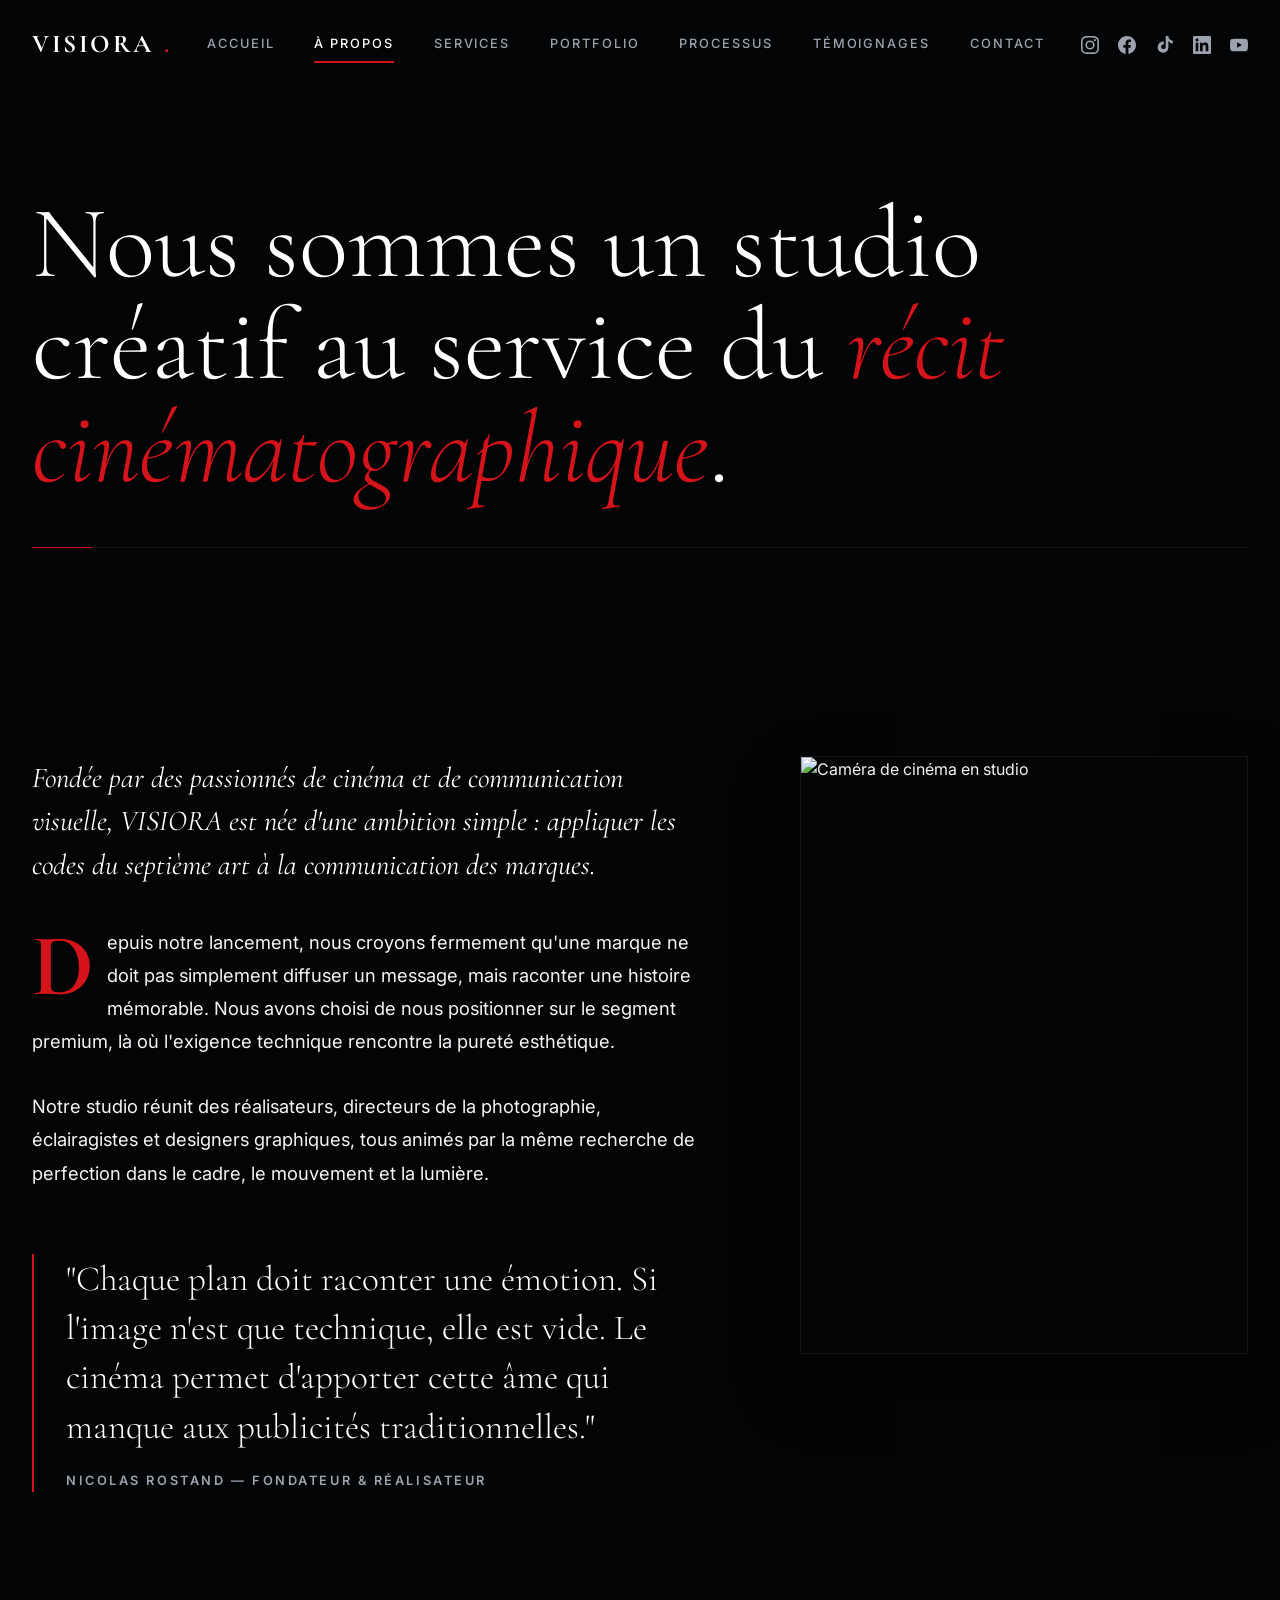
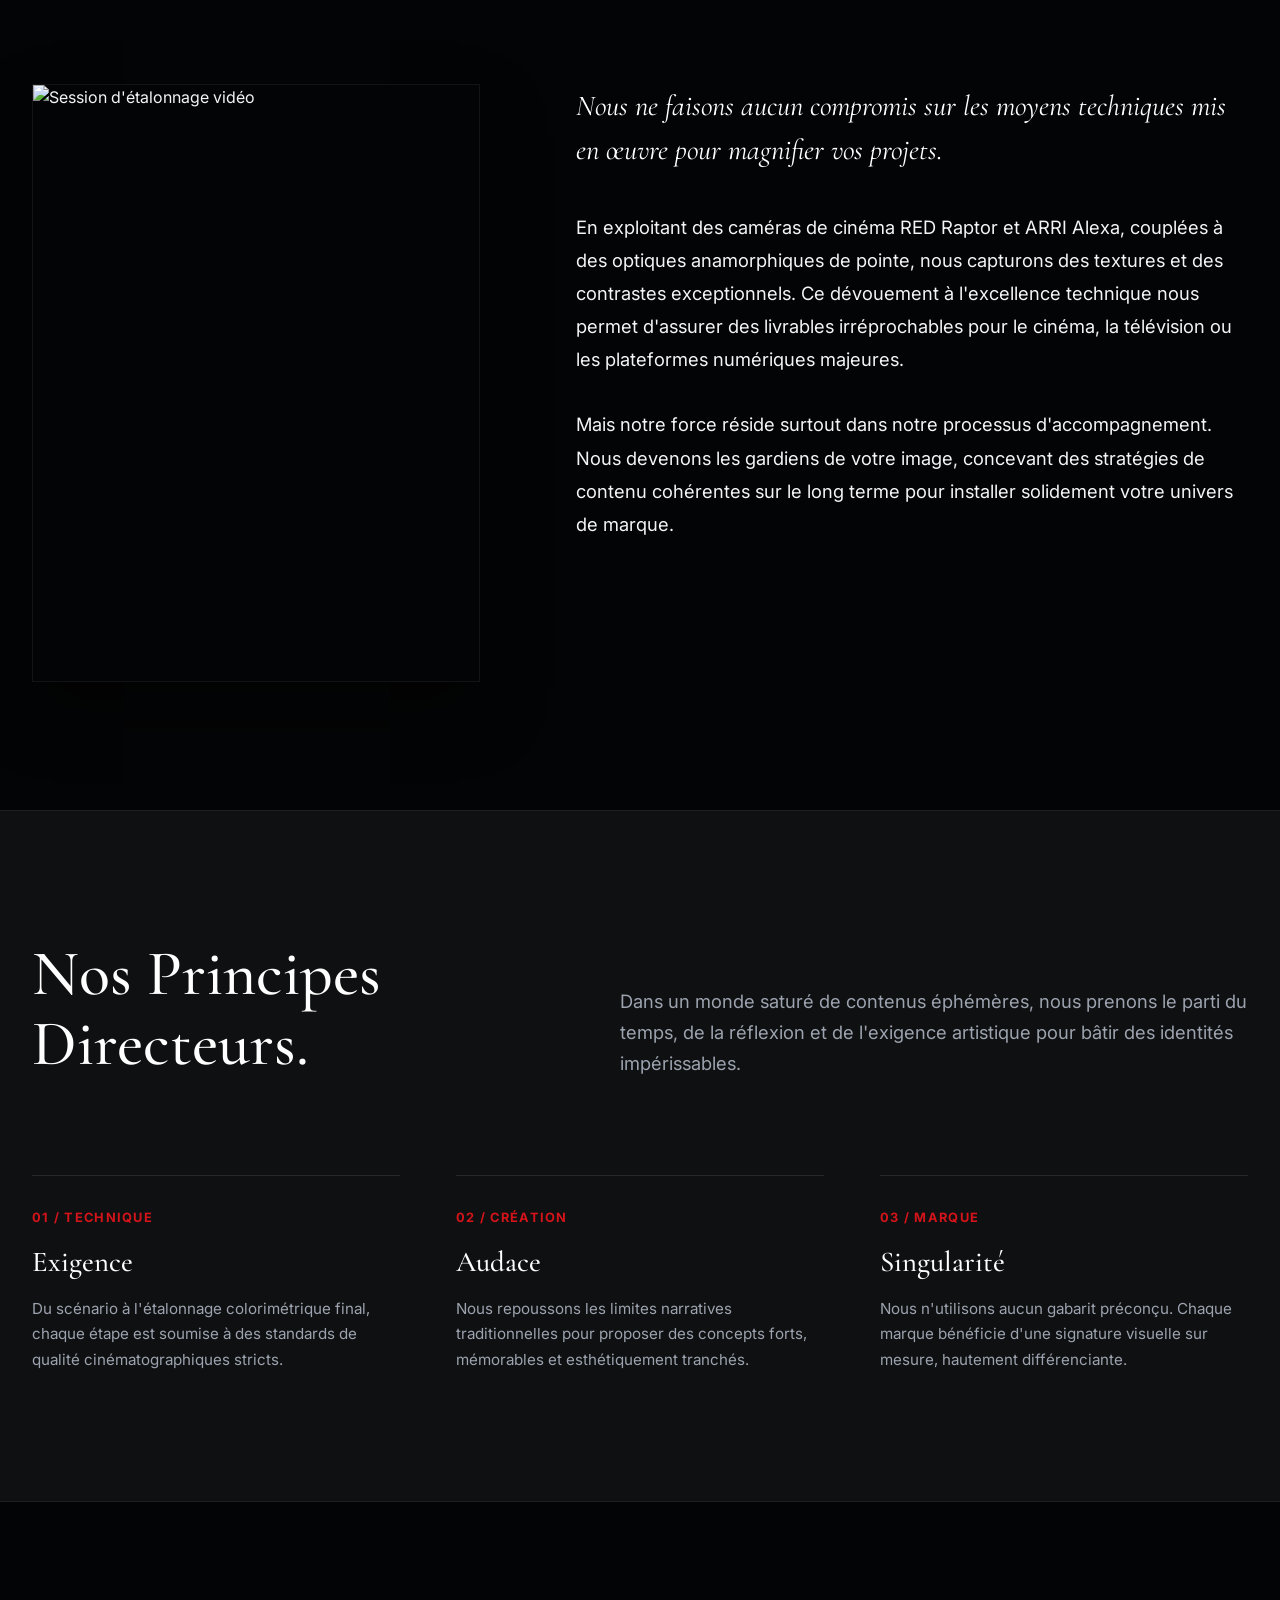
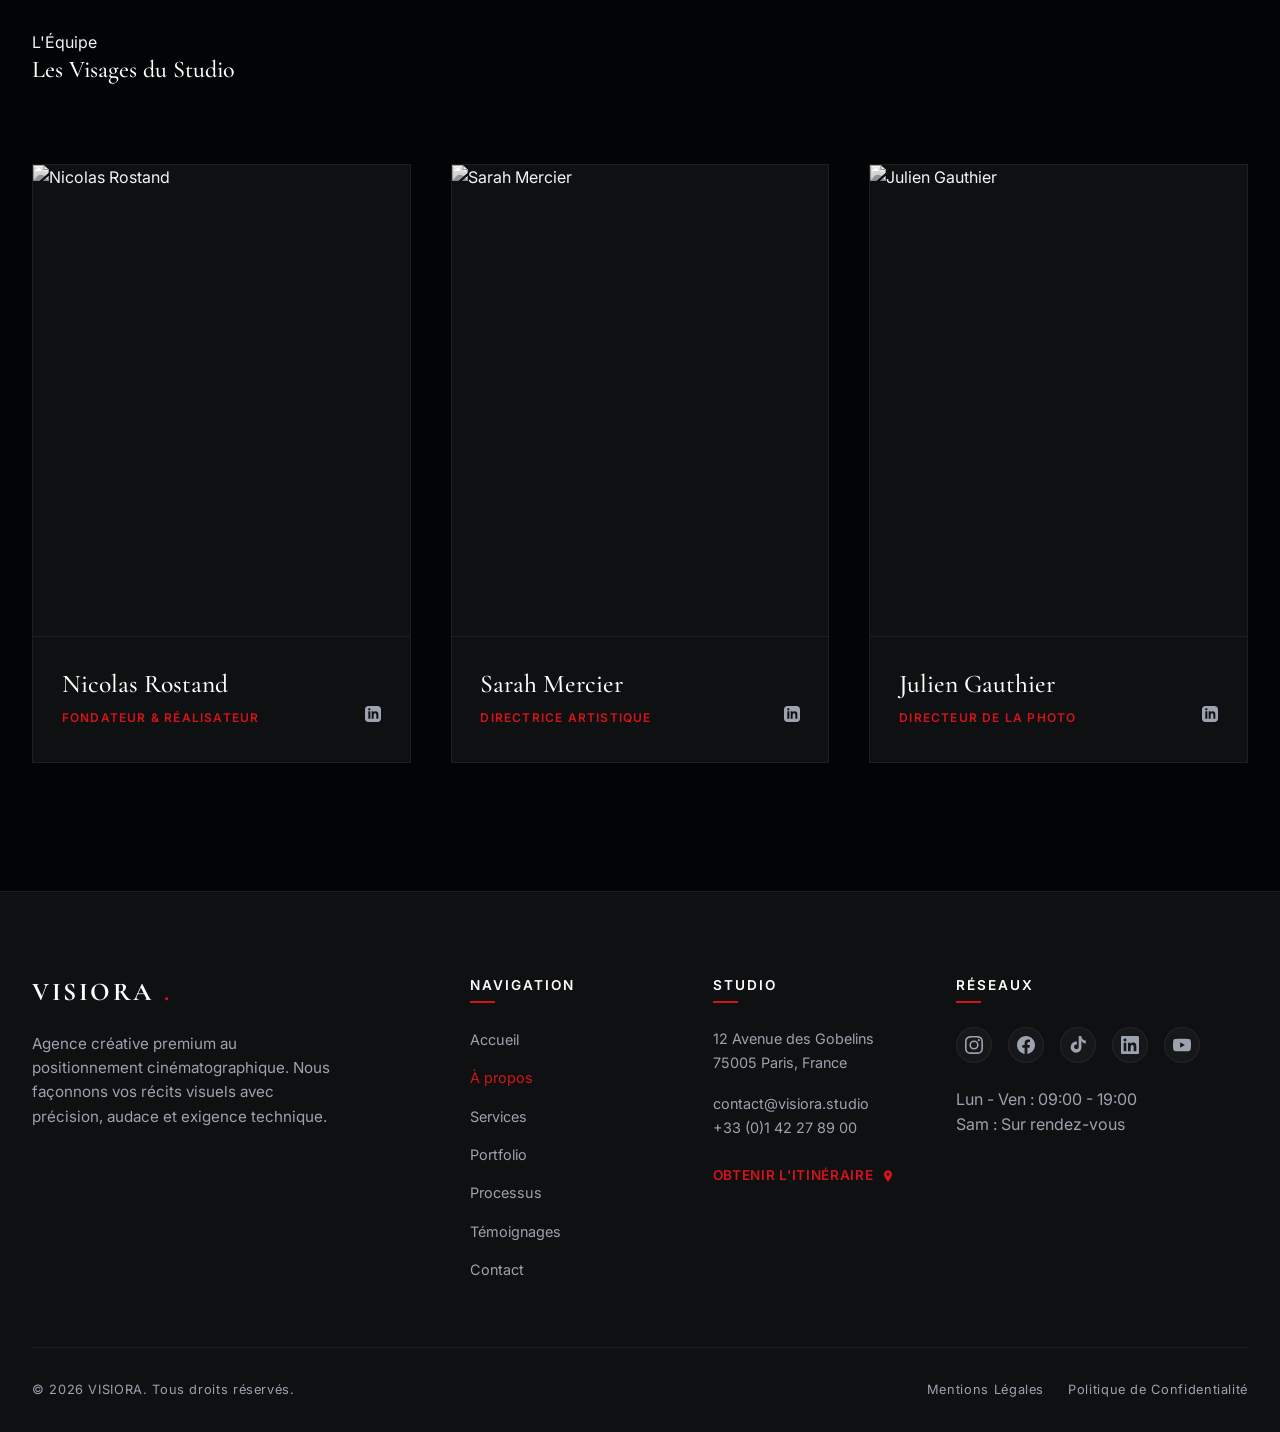
==== about.html @ a8073d47 "Initial commit - site VISIORA" ====
<!DOCTYPE html>
<html lang="fr">
<head>
  <meta charset="UTF-8">
  <meta name="viewport" content="width=device-width, initial-scale=1.0">
  <title>À Propos — VISIORA</title>
  <meta name="description" content="Découvrez l'histoire, la vision et l'équipe créative de VISIORA, studio cinématographique et agence de contenu premium à Paris.">
  
  <!-- Favicon -->
  <link rel="icon" type="image/png" href="assets/images/favicon.png">

  <!-- Core CSS -->
  <link rel="stylesheet" href="assets/css/style.css">
  <link rel="stylesheet" href="assets/css/about.css">
  
  <!-- GSAP Core and ScrollTrigger via CDN -->
  <script src="https://cdnjs.cloudflare.com/ajax/libs/gsap/3.12.2/gsap.min.js" defer></script>
  <script src="https://cdnjs.cloudflare.com/ajax/libs/gsap/3.12.2/ScrollTrigger.min.js" defer></script>
  
  <!-- Global Main Script -->
  <script src="assets/js/main.js" defer></script>
  <!-- About Page Script -->
  <script src="assets/js/about.js" defer></script>
</head>
<body data-page="about">

  <!-- Global Header Component -->
  <header id="global-header"></header>

  <!-- Main Content Area -->
  <main id="main-content">
    
    <!-- 1. HERO / INTRO SECTION -->
    <section class="about-hero">
      <div class="container">
        <h1 class="about-hero-title">Nous sommes un studio créatif au service du <span>récit cinématographique</span>.</h1>
        <div class="editorial-divider"></div>
      </div>
    </section>

    <!-- 2. HISTORY / L'HISTOIRE (Asymmetric Magazine Layout) -->
    <section class="history-section">
      <div class="container">
        
        <!-- Block 1 -->
        <div class="magazine-grid">
          <!-- Column 1: Text -->
          <div class="history-text">
            <p class="lead">Fondée par des passionnés de cinéma et de communication visuelle, VISIORA est née d'une ambition simple : appliquer les codes du septième art à la communication des marques.</p>
            <p><span class="dropcap">D</span>epuis notre lancement, nous croyons fermement qu'une marque ne doit pas simplement diffuser un message, mais raconter une histoire mémorable. Nous avons choisi de nous positionner sur le segment premium, là où l'exigence technique rencontre la pureté esthétique.</p>
            <p>Notre studio réunit des réalisateurs, directeurs de la photographie, éclairagistes et designers graphiques, tous animés par la même recherche de perfection dans le cadre, le mouvement et la lumière.</p>
            
            <div class="editorial-quote">
              <blockquote>"Chaque plan doit raconter une émotion. Si l'image n'est que technique, elle est vide. Le cinéma permet d'apporter cette âme qui manque aux publicités traditionnelles."</blockquote>
              <cite>Nicolas Rostand — Fondateur & Réalisateur</cite>
            </div>
          </div>

          <!-- Column 2: Media with offset outline -->
          <div class="history-media">
            <div class="history-img-wrapper">
              <img src="https://images.pexels.com/photos/3062541/pexels-photo-3062541.jpeg?auto=compress&cs=tinysrgb&w=800" alt="Caméra de cinéma en studio" loading="lazy">
            </div>
            <div class="media-offset-border"></div>
          </div>
        </div>

        <!-- Block 2 (Inverted) -->
        <div class="magazine-grid inverted history-second">
          <!-- Column 1: Media -->
          <div class="history-media">
            <div class="history-img-wrapper">
              <img src="https://images.pexels.com/photos/1117132/pexels-photo-1117132.jpeg?auto=compress&cs=tinysrgb&w=800" alt="Session d'étalonnage vidéo" loading="lazy">
            </div>
            <div class="media-offset-border" style="left: auto; right: -30px;"></div>
          </div>

          <!-- Column 2: Text -->
          <div class="history-text">
            <p class="lead">Nous ne faisons aucun compromis sur les moyens techniques mis en œuvre pour magnifier vos projets.</p>
            <p>En exploitant des caméras de cinéma RED Raptor et ARRI Alexa, couplées à des optiques anamorphiques de pointe, nous capturons des textures et des contrastes exceptionnels. Ce dévouement à l'excellence technique nous permet d'assurer des livrables irréprochables pour le cinéma, la télévision ou les plateformes numériques majeures.</p>
            <p>Mais notre force réside surtout dans notre processus d'accompagnement. Nous devenons les gardiens de votre image, concevant des stratégies de contenu cohérentes sur le long terme pour installer solidement votre univers de marque.</p>
          </div>
        </div>

      </div>
    </section>

    <!-- 3. MISSION & VALUES SECTION (Minimalist space) -->
    <section class="values-section">
      <div class="container">
        
        <div class="values-intro">
          <h2>Nos Principes<br>Directeurs.</h2>
          <p>Dans un monde saturé de contenus éphémères, nous prenons le parti du temps, de la réflexion et de l'exigence artistique pour bâtir des identités impérissables.</p>
        </div>

        <div class="values-grid">
          <!-- Value 1 -->
          <div class="value-item">
            <span class="value-number">01 / TECHNIQUE</span>
            <h3>Exigence</h3>
            <p>Du scénario à l'étalonnage colorimétrique final, chaque étape est soumise à des standards de qualité cinématographiques stricts.</p>
          </div>

          <!-- Value 2 -->
          <div class="value-item">
            <span class="value-number">02 / CRÉATION</span>
            <h3>Audace</h3>
            <p>Nous repoussons les limites narratives traditionnelles pour proposer des concepts forts, mémorables et esthétiquement tranchés.</p>
          </div>

          <!-- Value 3 -->
          <div class="value-item">
            <span class="value-number">03 / MARQUE</span>
            <h3>Singularité</h3>
            <p>Nous n'utilisons aucun gabarit préconçu. Chaque marque bénéficie d'une signature visuelle sur mesure, hautement différenciante.</p>
          </div>
        </div>

      </div>
    </section>

    <!-- 4. TEAM SECTION -->
    <section class="team-section">
      <div class="container">
        <div class="section-header">
          <span class="section-subtitle">L'Équipe</span>
          <h2 class="section-title">Les Visages du Studio</h2>
        </div>

        <div class="team-grid">
          <!-- Member 1 -->
          <div class="team-card">
            <div class="team-image-box">
              <img src="https://images.pexels.com/photos/2379004/pexels-photo-2379004.jpeg?auto=compress&cs=tinysrgb&w=800" alt="Nicolas Rostand" loading="lazy">
            </div>
            <div class="team-info">
              <div>
                <h3 class="team-name">Nicolas Rostand</h3>
                <span class="team-role">Fondateur & Réalisateur</span>
              </div>
              <div class="team-social">
                <a href="https://linkedin.com" target="_blank" rel="noopener noreferrer" aria-label="LinkedIn">
                  <svg viewBox="0 0 24 24"><path d="M19 0h-14c-2.761 0-5 2.239-5 5v14c0 2.761 2.239 5 5 5h14c2.762 0 5-2.239 5-5v-14c0-2.761-2.238-5-5-5zm-11 19h-3v-11h3v11zm-1.5-12.268c-.966 0-1.75-.779-1.75-1.75s.784-1.75 1.75-1.75 1.75.779 1.75 1.75-.784 1.75-1.75 1.75zm13.5 12.268h-3v-5.604c0-3.368-4-3.113-4 0v5.604h-3v-11h3v1.765c1.396-2.586 7-2.777 7 2.476v6.759z"/></svg>
                </a>
              </div>
            </div>
          </div>

          <!-- Member 2 -->
          <div class="team-card">
            <div class="team-image-box">
              <img src="https://images.pexels.com/photos/3756679/pexels-photo-3756679.jpeg?auto=compress&cs=tinysrgb&w=800" alt="Sarah Mercier" loading="lazy">
            </div>
            <div class="team-info">
              <div>
                <h3 class="team-name">Sarah Mercier</h3>
                <span class="team-role">Directrice Artistique</span>
              </div>
              <div class="team-social">
                <a href="https://linkedin.com" target="_blank" rel="noopener noreferrer" aria-label="LinkedIn">
                  <svg viewBox="0 0 24 24"><path d="M19 0h-14c-2.761 0-5 2.239-5 5v14c0 2.761 2.239 5 5 5h14c2.762 0 5-2.239 5-5v-14c0-2.761-2.238-5-5-5zm-11 19h-3v-11h3v11zm-1.5-12.268c-.966 0-1.75-.779-1.75-1.75s.784-1.75 1.75-1.75 1.75.779 1.75 1.75-.784 1.75-1.75 1.75zm13.5 12.268h-3v-5.604c0-3.368-4-3.113-4 0v5.604h-3v-11h3v1.765c1.396-2.586 7-2.777 7 2.476v6.759z"/></svg>
                </a>
              </div>
            </div>
          </div>

          <!-- Member 3 -->
          <div class="team-card">
            <div class="team-image-box">
              <img src="https://images.pexels.com/photos/2182970/pexels-photo-2182970.jpeg?auto=compress&cs=tinysrgb&w=800" alt="Julien Gauthier" loading="lazy">
            </div>
            <div class="team-info">
              <div>
                <h3 class="team-name">Julien Gauthier</h3>
                <span class="team-role">Directeur de la Photo</span>
              </div>
              <div class="team-social">
                <a href="https://linkedin.com" target="_blank" rel="noopener noreferrer" aria-label="LinkedIn">
                  <svg viewBox="0 0 24 24"><path d="M19 0h-14c-2.761 0-5 2.239-5 5v14c0 2.761 2.239 5 5 5h14c2.762 0 5-2.239 5-5v-14c0-2.761-2.238-5-5-5zm-11 19h-3v-11h3v11zm-1.5-12.268c-.966 0-1.75-.779-1.75-1.75s.784-1.75 1.75-1.75 1.75.779 1.75 1.75-.784 1.75-1.75 1.75zm13.5 12.268h-3v-5.604c0-3.368-4-3.113-4 0v5.604h-3v-11h3v1.765c1.396-2.586 7-2.777 7 2.476v6.759z"/></svg>
                </a>
              </div>
            </div>
          </div>
        </div>
      </div>
    </section>

  </main>

  <!-- Global Footer Component -->
  <footer id="global-footer"></footer>

</body>
</html>
---- assets/css/style.css ----
/* ==========================================================================
   VISIORA - GLOBAL CSS STYLESHEET & DESIGN SYSTEM
   ========================================================================== */

/* 1. IMPORTS & FONTS */
@import url('https://fonts.googleapis.com/css2?family=Cormorant+Garamond:ital,wght@0,300;0,400;0,500;0,600;0,700;1,400&family=Inter:wght@300;400;500;600;700&display=swap');

/* 2. DESIGN SYSTEM VARIABLES */
:root {
  /* Color Palette */
  --bg-primary: #030405;          /* Deep Cinematic Black */
  --bg-gunmetal: #0f1011;         /* Section dark */
  --bg-card: #18191b;             /* Card background */
  --bg-graphite: #2d2e2e;         /* Elements, inputs, lines */
  --color-accent: #D4141A;        /* Brand Shutter Red */
  --color-accent-rgb: 212, 20, 26;
  --color-white: #FFFFFF;         /* Pure white */
  --color-text-primary: #F3F4F6;  /* Soft white text */
  --color-text-muted: #9CA3AF;    /* Muted gray text */
  --color-border: rgba(255, 255, 255, 0.06);
  --color-border-hover: rgba(212, 20, 26, 0.3);

  /* Typography */
  --font-serif: 'Cormorant Garamond', Georgia, serif;
  --font-sans: 'Inter', system-ui, -apple-system, sans-serif;

  /* Layout */
  --max-width: 1440px;
  --header-height: 90px;
  --header-height-scrolled: 75px;

  /* Transitions */
  --transition-smooth: all 0.5s cubic-bezier(0.25, 0.8, 0.25, 1);
  --transition-fast: all 0.25s cubic-bezier(0.25, 0.8, 0.25, 1);
}

/* 3. RESET & BASE STYLES */
*, *::before, *::after {
  box-sizing: border-box;
  margin: 0;
  padding: 0;
}

html {
  scroll-behavior: smooth;
  -webkit-font-smoothing: antialiased;
  -moz-osx-font-smoothing: grayscale;
}

body {
  background-color: var(--bg-primary);
  color: var(--color-text-primary);
  font-family: var(--font-sans);
  font-size: 16px;
  line-height: 1.6;
  overflow-x: hidden;
}

/* Custom Scrollbar */
::-webkit-scrollbar {
  width: 8px;
}
::-webkit-scrollbar-track {
  background: var(--bg-primary);
}
::-webkit-scrollbar-thumb {
  background: var(--bg-graphite);
  border-radius: 4px;
}
::-webkit-scrollbar-thumb:hover {
  background: var(--color-accent);
}

/* Typography Selection & Headings */
::selection {
  background-color: var(--color-accent);
  color: var(--color-white);
}

h1, h2, h3, h4, h5, h6 {
  font-family: var(--font-serif);
  font-weight: 500;
  color: var(--color-white);
  line-height: 1.2;
}

a {
  color: inherit;
  text-decoration: none;
  transition: var(--transition-fast);
}

ul, ol {
  list-style: none;
}

img, video {
  max-width: 100%;
  height: auto;
  display: block;
}

/* 4. UTILITY CLASSES & COMPONENTS */
.container {
  width: 100%;
  max-width: var(--max-width);
  margin: 0 auto;
  padding: 0 2rem;
}

@media (max-width: 768px) {
  .container {
    padding: 0 1.5rem;
  }
}

.text-center { text-align: center; }
.text-accent { color: var(--color-accent); }

/* Premium Shutter Button */
.btn {
  display: inline-flex;
  align-items: center;
  justify-content: center;
  padding: 0.9rem 2rem;
  font-family: var(--font-sans);
  font-size: 0.85rem;
  font-weight: 600;
  letter-spacing: 0.15em;
  text-transform: uppercase;
  border-radius: 0;
  cursor: pointer;
  position: relative;
  overflow: hidden;
  transition: var(--transition-smooth);
}

.btn-primary {
  background-color: var(--color-accent);
  color: var(--color-white);
  border: 1px solid var(--color-accent);
}

.btn-primary::before {
  content: '';
  position: absolute;
  top: 0;
  left: -100%;
  width: 100%;
  height: 100%;
  background: linear-gradient(90deg, transparent, rgba(255, 255, 255, 0.2), transparent);
  transition: 0.5s;
}

.btn-primary:hover::before {
  left: 100%;
}

.btn-primary:hover {
  background-color: #b00f14;
  border-color: #b00f14;
  box-shadow: 0 0 15px rgba(212, 20, 26, 0.4);
  transform: translateY(-2px);
}

.btn-outline {
  background-color: transparent;
  color: var(--color-white);
  border: 1px solid rgba(255, 255, 255, 0.3);
}

.btn-outline:hover {
  background-color: var(--color-white);
  color: var(--bg-primary);
  border-color: var(--color-white);
  transform: translateY(-2px);
}

/* Sections Base */
section {
  padding: 8rem 0;
  position: relative;
}

@media (max-width: 768px) {
  section {
    padding: 5rem 0;
  }
}

/* 5. GLOBAL HEADER (NAVIGATION) */
header {
  position: fixed;
  top: 0;
  left: 0;
  width: 100%;
  height: var(--header-height);
  z-index: 1000;
  display: flex;
  align-items: center;
  transition: var(--transition-smooth);
  border-bottom: 1px solid transparent;
}

header.scrolled {
  height: var(--header-height-scrolled);
  background-color: rgba(3, 4, 5, 0.95);
  backdrop-filter: blur(10px);
  border-bottom: 1px solid var(--color-border);
  box-shadow: 0 10px 30px rgba(0, 0, 0, 0.5);
}

header .header-container {
  display: flex;
  justify-content: space-between;
  align-items: center;
  width: 100%;
}

/* Logo VISIORA */
.logo {
  display: flex;
  align-items: center;
  gap: 0.6rem;
  font-family: var(--font-serif);
  font-weight: 700;
  font-size: 1.6rem;
  letter-spacing: 0.1em;
  color: var(--color-white);
  text-transform: uppercase;
}

.logo span {
  color: var(--color-accent);
}

.logo-icon {
  display: inline-block;
  width: 28px;
  height: 28px;
  position: relative;
}

/* Desktop Menu */
.nav-menu {
  display: flex;
  align-items: center;
  gap: 2.5rem;
}

.nav-link {
  font-family: var(--font-sans);
  font-weight: 500;
  font-size: 0.8rem;
  letter-spacing: 0.15em;
  text-transform: uppercase;
  color: var(--color-text-muted);
  position: relative;
  padding: 0.5rem 0;
}

.nav-link:hover,
.nav-link.active {
  color: var(--color-white);
}

/* Underline Animation */
.nav-link::after {
  content: '';
  position: absolute;
  bottom: 0;
  left: 0;
  width: 0%;
  height: 1.5px;
  background-color: var(--color-accent);
  transition: width 0.3s cubic-bezier(0.25, 0.8, 0.25, 1);
}

.nav-link:hover::after,
.nav-link.active::after {
  width: 100%;
}

/* Social Icons */
.header-socials {
  display: flex;
  align-items: center;
  gap: 1.2rem;
}

.social-icon {
  color: var(--color-text-muted);
  display: flex;
  align-items: center;
  justify-content: center;
  transition: var(--transition-fast);
}

.social-icon:hover {
  color: var(--color-accent);
  transform: translateY(-2px);
}

.social-icon svg {
  width: 18px;
  height: 18px;
  fill: currentColor;
}

/* Mobile Burger Button */
.burger-menu {
  display: none;
  background: none;
  border: none;
  cursor: pointer;
  width: 30px;
  height: 20px;
  position: relative;
  z-index: 1002;
}

.burger-bar {
  display: block;
  width: 100%;
  height: 2px;
  background-color: var(--color-white);
  position: absolute;
  left: 0;
  transition: transform 0.4s cubic-bezier(0.25, 0.8, 0.25, 1), 
              opacity 0.3s ease, 
              background-color 0.3s ease;
}

.burger-bar:nth-child(1) { top: 0; }
.burger-bar:nth-child(2) { top: 9px; }
.burger-bar:nth-child(3) { top: 18px; }

/* Burger Open State */
.burger-menu.open .burger-bar:nth-child(1) {
  transform: translateY(9px) rotate(45deg);
  background-color: var(--color-white);
}

.burger-menu.open .burger-bar:nth-child(2) {
  opacity: 0;
}

.burger-menu.open .burger-bar:nth-child(3) {
  transform: translateY(-9px) rotate(-45deg);
  background-color: var(--color-white);
}

/* Mobile Overlay Menu */
.mobile-nav-overlay {
  position: fixed;
  top: 0;
  left: 0;
  width: 100%;
  height: 100vh;
  background-color: var(--bg-primary);
  z-index: 1001;
  display: flex;
  flex-direction: column;
  justify-content: center;
  align-items: center;
  opacity: 0;
  visibility: hidden;
  transition: opacity 0.5s ease, visibility 0.5s ease;
}

.mobile-nav-overlay.open {
  opacity: 1;
  visibility: visible;
}

.mobile-menu-links {
  display: flex;
  flex-direction: column;
  align-items: center;
  gap: 2rem;
  margin-bottom: 3rem;
}

.mobile-nav-link {
  font-family: var(--font-serif);
  font-size: 2.2rem;
  font-weight: 500;
  color: var(--color-text-muted);
  transition: var(--transition-fast);
}

.mobile-nav-link:hover,
.mobile-nav-link.active {
  color: var(--color-white);
  transform: scale(1.05);
}

.mobile-nav-link span {
  font-family: var(--font-sans);
  font-size: 1rem;
  color: var(--color-accent);
  margin-right: 0.8rem;
  vertical-align: middle;
}

.mobile-socials {
  display: flex;
  gap: 1.5rem;
}

.mobile-socials .social-icon svg {
  width: 22px;
  height: 22px;
}

@media (max-width: 1024px) {
  .nav-menu, .header-socials {
    display: none;
  }
  .burger-menu {
    display: block;
  }
}

/* 6. GLOBAL FOOTER */
footer {
  background-color: var(--bg-gunmetal);
  border-top: 1px solid var(--color-border);
  padding: 5rem 0 2rem 0;
  font-family: var(--font-sans);
  color: var(--color-text-muted);
}

.footer-grid {
  display: grid;
  grid-template-columns: 2fr 1fr 1fr 1.5fr;
  gap: 3rem;
  margin-bottom: 4rem;
}

@media (max-width: 1024px) {
  .footer-grid {
    grid-template-columns: 1fr 1fr;
    gap: 3rem;
  }
}

@media (max-width: 600px) {
  .footer-grid {
    grid-template-columns: 1fr;
    gap: 2.5rem;
  }
}

.footer-col h4 {
  font-family: var(--font-sans);
  font-weight: 600;
  font-size: 0.85rem;
  letter-spacing: 0.15em;
  text-transform: uppercase;
  color: var(--color-white);
  margin-bottom: 1.5rem;
  position: relative;
  display: inline-block;
}

.footer-col h4::after {
  content: '';
  display: block;
  width: 25px;
  height: 2px;
  background-color: var(--color-accent);
  margin-top: 0.5rem;
}

.footer-brand .logo {
  margin-bottom: 1.2rem;
}

.footer-brand p {
  font-size: 0.95rem;
  line-height: 1.6;
  max-width: 300px;
}

.footer-links ul {
  display: flex;
  flex-direction: column;
  gap: 0.8rem;
}

.footer-links a {
  font-size: 0.9rem;
}

.footer-links a:hover {
  color: var(--color-white);
  padding-left: 5px;
}

.footer-contact p {
  font-size: 0.9rem;
  line-height: 1.7;
  margin-bottom: 1rem;
}

.footer-contact .directions-btn {
  display: inline-flex;
  align-items: center;
  gap: 0.5rem;
  font-size: 0.85rem;
  font-weight: 600;
  color: var(--color-accent);
  text-transform: uppercase;
  letter-spacing: 0.05em;
  margin-top: 0.5rem;
}

.footer-contact .directions-btn:hover {
  color: var(--color-white);
}

.footer-contact .directions-btn svg {
  width: 14px;
  height: 14px;
  fill: currentColor;
}

.footer-socials-col .footer-socials {
  display: flex;
  gap: 1rem;
  margin-bottom: 1.5rem;
}

.footer-socials-col .social-icon {
  width: 36px;
  height: 36px;
  border-radius: 50%;
  background-color: rgba(255, 255, 255, 0.03);
  border: 1px solid var(--color-border);
}

.footer-socials-col .social-icon:hover {
  background-color: var(--color-accent);
  color: var(--color-white);
  border-color: var(--color-accent);
}

/* Bottom Bar */
.footer-bottom {
  border-top: 1px solid var(--color-border);
  padding-top: 2rem;
  display: flex;
  justify-content: space-between;
  align-items: center;
  font-size: 0.8rem;
  letter-spacing: 0.05em;
}

@media (max-width: 768px) {
  .footer-bottom {
    flex-direction: column;
    gap: 1rem;
    text-align: center;
  }
}

.footer-legal {
  display: flex;
  gap: 1.5rem;
}

.footer-legal a:hover {
  color: var(--color-white);
}
---- assets/css/about.css ----
/* ==========================================================================
   VISIORA - ABOUT (À PROPOS) PAGE SPECIFIC STYLES (EDITORIAL MAGAZINE STYLE)
   ========================================================================== */

/* 1. HERO / INTRO SECTION */
.about-hero {
  padding-top: 12rem;
  padding-bottom: 6rem;
  background-color: var(--bg-primary);
}

.about-hero-title {
  font-size: clamp(3.5rem, 8vw, 7.5rem);
  font-weight: 300;
  line-height: 1.0;
  max-width: 1100px;
  margin-bottom: 3rem;
}

.about-hero-title span {
  font-family: var(--font-serif);
  font-style: italic;
  color: var(--color-accent);
}

.editorial-divider {
  width: 100%;
  height: 1px;
  background-color: var(--color-border);
  margin: 3rem 0;
  position: relative;
}

.editorial-divider::after {
  content: '';
  position: absolute;
  top: 0;
  left: 0;
  width: 60px;
  height: 1px;
  background-color: var(--color-accent);
}

/* 2. HISTORY SECTION (ASYMMETRICAL MAGAZINE LAYOUT) */
.history-section {
  background-color: var(--bg-primary);
  padding: 4rem 0 8rem 0;
}

.magazine-grid {
  display: grid;
  grid-template-columns: 1.2fr 0.8fr;
  gap: 6rem;
  align-items: start;
}

@media (max-width: 991px) {
  .magazine-grid {
    grid-template-columns: 1fr;
    gap: 4rem;
  }
}

.history-text {
  position: relative;
  z-index: 2;
}

.history-text .dropcap {
  float: left;
  font-family: var(--font-serif);
  font-size: 5.5rem;
  line-height: 0.8;
  font-weight: 700;
  color: var(--color-accent);
  padding-right: 0.8rem;
  margin-top: 0.3rem;
}

.history-text p {
  font-size: 1.15rem;
  color: var(--color-text-primary);
  line-height: 1.8;
  margin-bottom: 2rem;
}

.history-text p.lead {
  font-family: var(--font-serif);
  font-size: 1.8rem;
  line-height: 1.5;
  color: var(--color-white);
  margin-bottom: 2.5rem;
  font-style: italic;
}

/* Quote/Pullquote */
.editorial-quote {
  border-left: 2px solid var(--color-accent);
  padding-left: 2rem;
  margin: 4rem 0;
}

.editorial-quote blockquote {
  font-family: var(--font-serif);
  font-size: 2.2rem;
  font-weight: 300;
  line-height: 1.4;
  color: var(--color-white);
  margin-bottom: 1rem;
}

.editorial-quote cite {
  font-family: var(--font-sans);
  font-size: 0.8rem;
  font-style: normal;
  font-weight: 600;
  letter-spacing: 0.2em;
  text-transform: uppercase;
  color: var(--color-text-muted);
}

/* Image container with offset overlap */
.history-media {
  position: relative;
  width: 100%;
}

.history-img-wrapper {
  position: relative;
  width: 100%;
  aspect-ratio: 3/4;
  overflow: hidden;
  border: 1px solid var(--color-border);
  box-shadow: 0 30px 60px rgba(0, 0, 0, 0.4);
}

.history-media img {
  width: 100%;
  height: 100%;
  object-fit: cover;
  transition: transform 0.6s ease;
}

/* Asymmetric overlay border */
.media-offset-border {
  position: absolute;
  top: 30px;
  left: -30px;
  width: 100%;
  height: 100%;
  border: 1px solid var(--color-accent);
  z-index: -1;
  pointer-events: none;
}

@media (max-width: 768px) {
  .media-offset-border {
    display: none;
  }
}

/* Second Section block (Inverted) */
.history-second {
  margin-top: 8rem;
}

.magazine-grid.inverted {
  grid-template-columns: 0.8fr 1.2fr;
}

@media (max-width: 991px) {
  .magazine-grid.inverted {
    grid-template-columns: 1fr;
  }
}


/* 3. MISSION & VALUES SECTION (MINIMALIST GRAPHIC SPACE) */
.values-section {
  background-color: var(--bg-gunmetal);
  border-top: 1px solid var(--color-border);
  border-bottom: 1px solid var(--color-border);
}

.values-intro {
  margin-bottom: 6rem;
  display: grid;
  grid-template-columns: 1fr 1.2fr;
  gap: 4rem;
}

@media (max-width: 768px) {
  .values-intro {
    grid-template-columns: 1fr;
    gap: 2rem;
  }
}

.values-intro h2 {
  font-size: clamp(2.5rem, 5vw, 4.5rem);
  line-height: 1.1;
}

.values-intro p {
  font-size: 1.15rem;
  color: var(--color-text-muted);
  line-height: 1.7;
  align-self: flex-end;
}

.values-grid {
  display: grid;
  grid-template-columns: repeat(3, 1fr);
  gap: 3.5rem;
}

@media (max-width: 991px) {
  .values-grid {
    grid-template-columns: repeat(2, 1fr);
    gap: 3rem;
  }
}

@media (max-width: 640px) {
  .values-grid {
    grid-template-columns: 1fr;
    gap: 2.5rem;
  }
}

.value-item {
  border-top: 1px solid rgba(255, 255, 255, 0.1);
  padding-top: 2rem;
}

.value-number {
  font-family: var(--font-sans);
  font-size: 0.8rem;
  font-weight: 700;
  color: var(--color-accent);
  letter-spacing: 0.1em;
  margin-bottom: 1rem;
  display: block;
}

.value-item h3 {
  font-size: 1.8rem;
  margin-bottom: 1rem;
  font-weight: 500;
}

.value-item p {
  color: var(--color-text-muted);
  font-size: 0.95rem;
  line-height: 1.7;
}


/* 4. TEAM SECTION */
.team-section {
  background-color: var(--bg-primary);
}

.team-grid {
  display: grid;
  grid-template-columns: repeat(3, 1fr);
  gap: 2.5rem;
  margin-top: 5rem;
}

@media (max-width: 991px) {
  .team-grid {
    grid-template-columns: repeat(2, 1fr);
  }
}

@media (max-width: 640px) {
  .team-grid {
    grid-template-columns: 1fr;
  }
}

.team-card {
  position: relative;
  overflow: hidden;
  border: 1px solid var(--color-border);
  background-color: var(--bg-gunmetal);
}

.team-image-box {
  width: 100%;
  aspect-ratio: 4/5;
  overflow: hidden;
}

.team-image-box img {
  width: 100%;
  height: 100%;
  object-fit: cover;
  filter: grayscale(100%);
  transition: transform 0.6s cubic-bezier(0.25, 0.8, 0.25, 1),
              filter 0.6s cubic-bezier(0.25, 0.8, 0.25, 1);
}

.team-card:hover .team-image-box img {
  filter: grayscale(0%);
  transform: scale(1.04);
}

.team-info {
  padding: 2rem 1.8rem;
  display: flex;
  justify-content: space-between;
  align-items: flex-end;
  border-top: 1px solid var(--color-border);
}

.team-name {
  font-family: var(--font-serif);
  font-size: 1.6rem;
  font-weight: 500;
  color: var(--color-white);
  margin-bottom: 0.25rem;
}

.team-role {
  font-family: var(--font-sans);
  font-size: 0.75rem;
  font-weight: 600;
  letter-spacing: 0.1em;
  text-transform: uppercase;
  color: var(--color-accent);
}

.team-social {
  display: flex;
  gap: 0.8rem;
}

.team-social a {
  color: var(--color-text-muted);
}

.team-social a:hover {
  color: var(--color-accent);
}

.team-social svg {
  width: 16px;
  height: 16px;
  fill: currentColor;
}
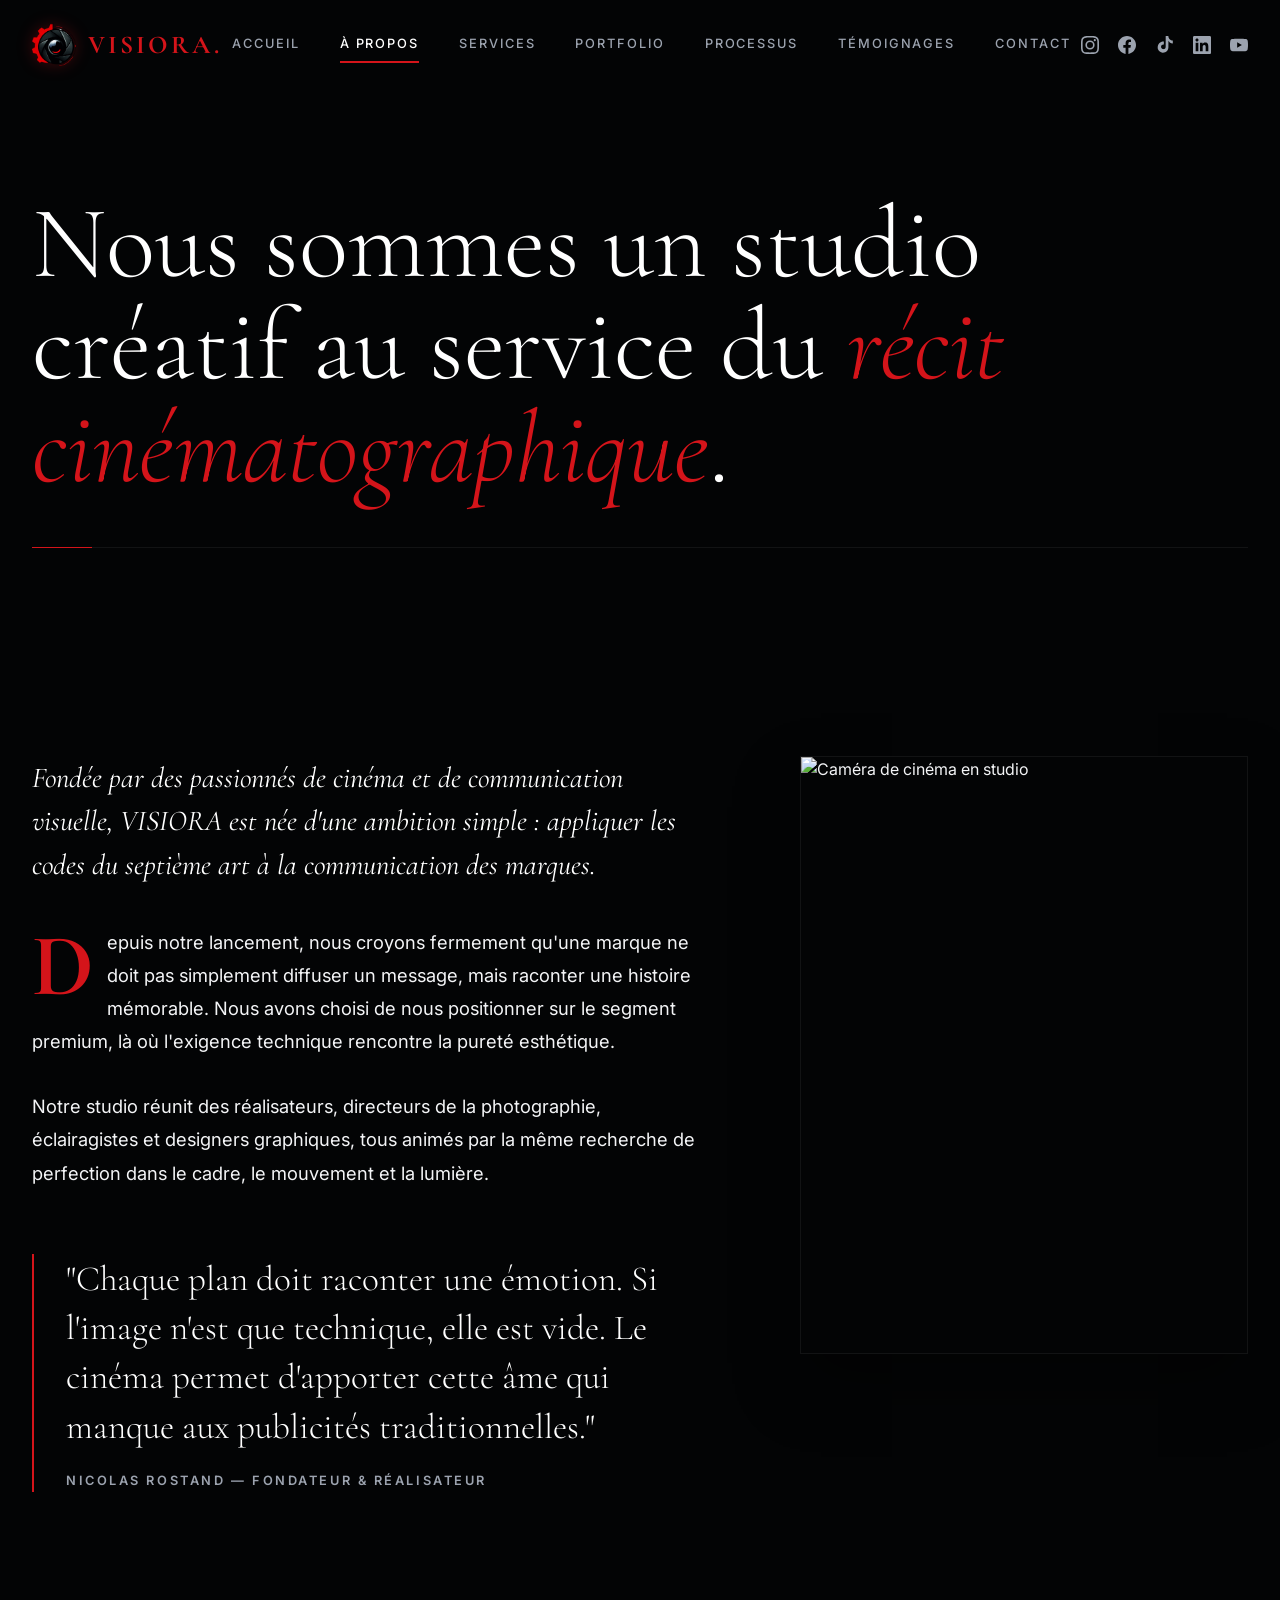
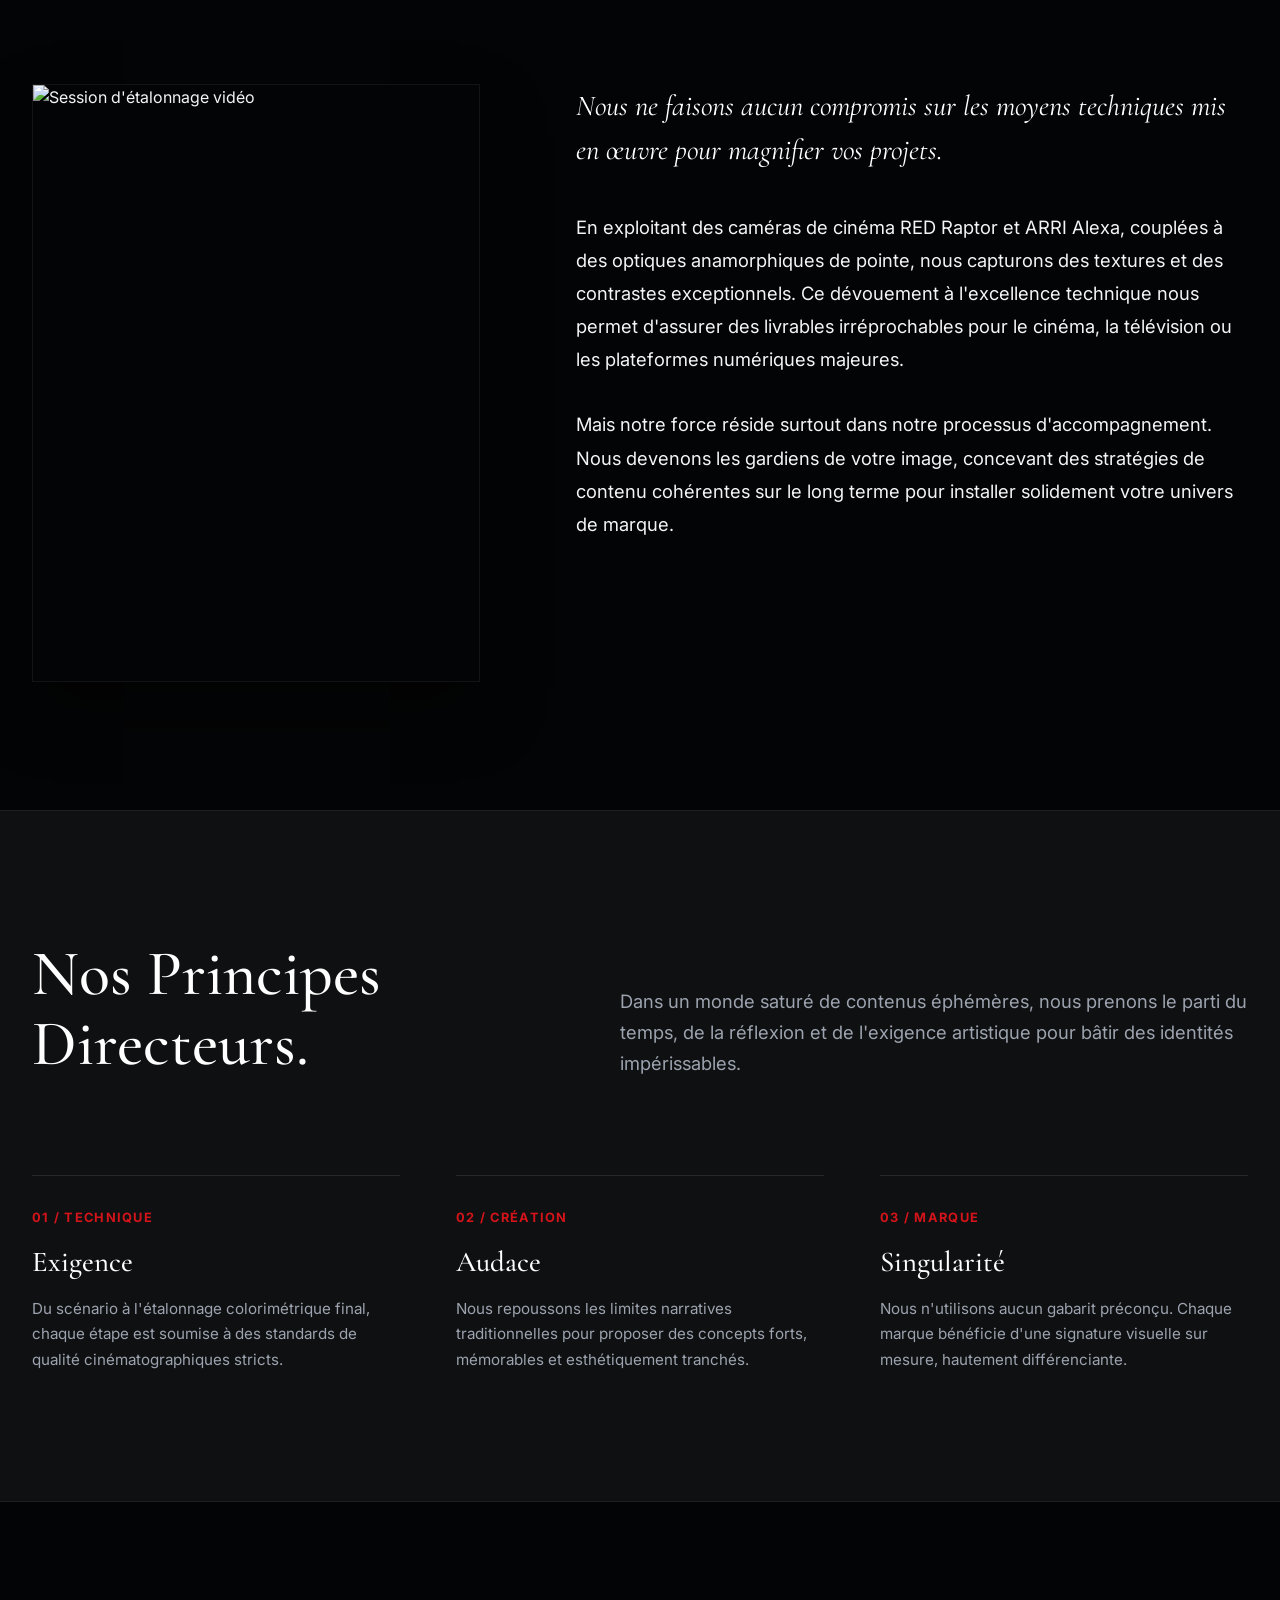
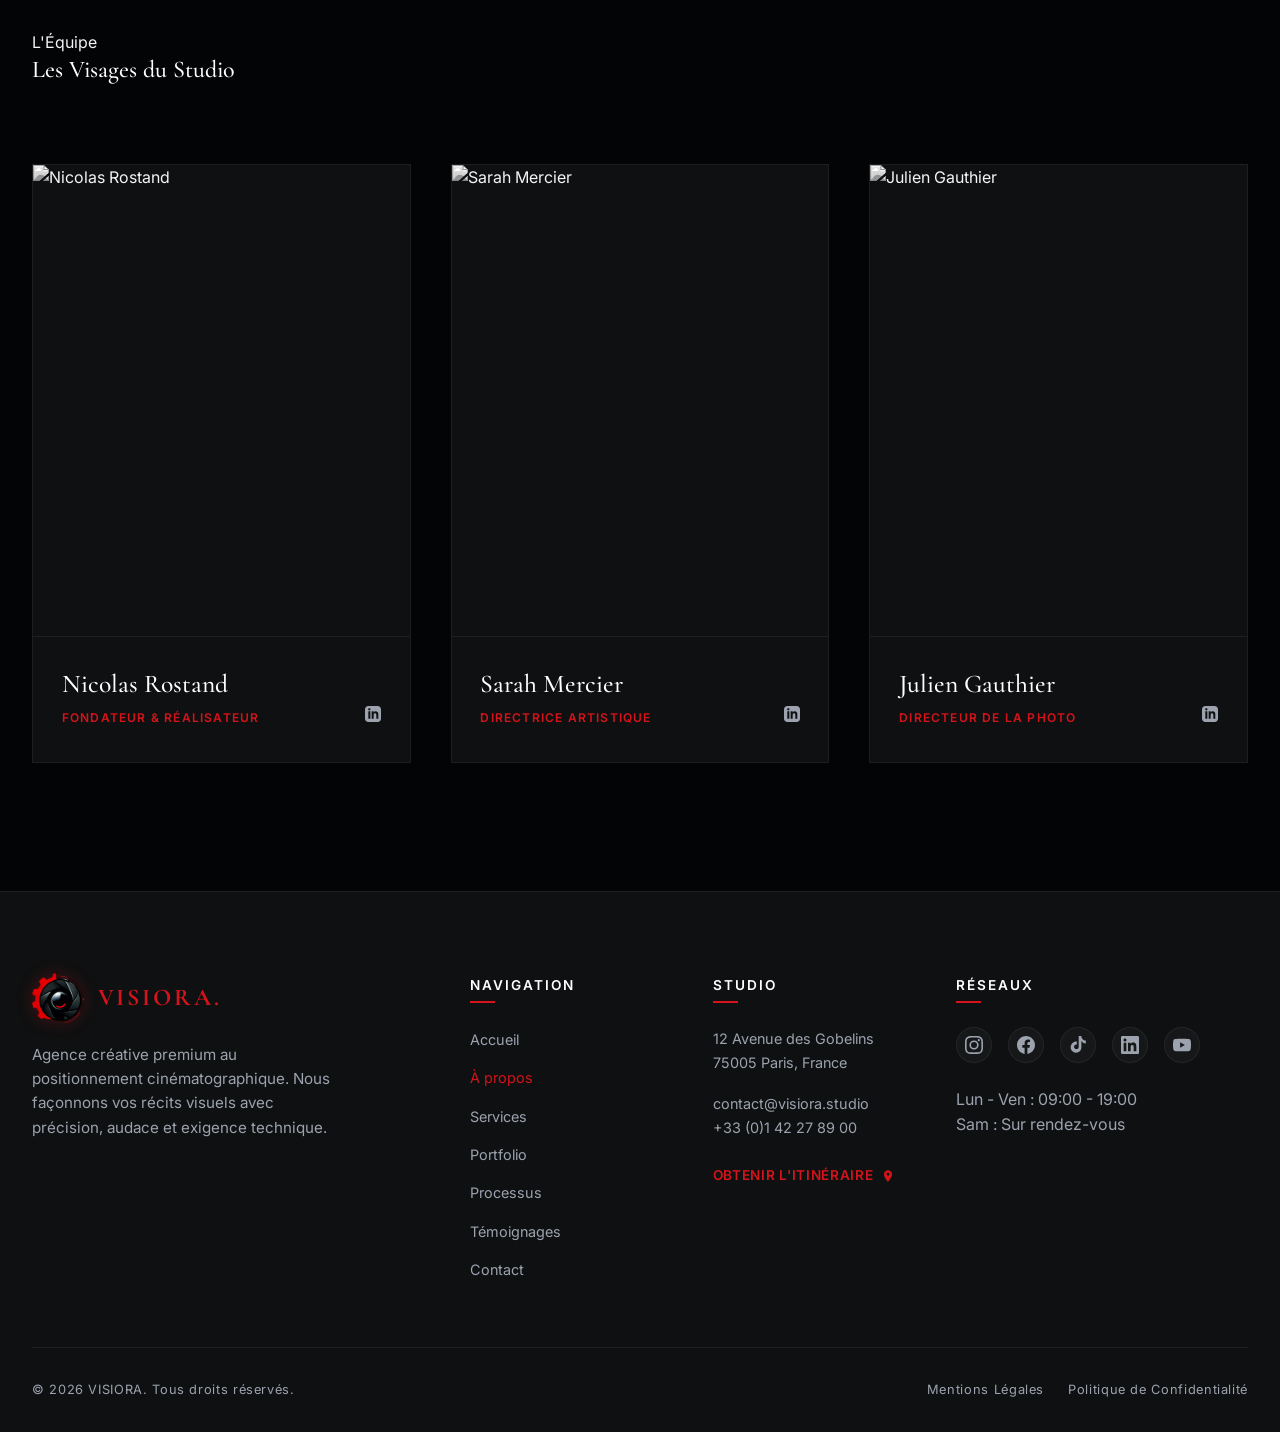
==== commit f3a8d6df: "feat: integration logo VISIORA (header, footer, loader, favicon)" ====
--- a/about.html
+++ b/about.html
@@ -7,7 +7,7 @@
   <meta name="description" content="Découvrez l'histoire, la vision et l'équipe créative de VISIORA, studio cinématographique et agence de contenu premium à Paris.">
   
   <!-- Favicon -->
-  <link rel="icon" type="image/png" href="assets/images/favicon.png">
+  <link rel="icon" type="image/png" href="assets/images/logo.png">
 
   <!-- Core CSS -->
   <link rel="stylesheet" href="assets/css/style.css">
--- a/assets/css/style.css
+++ b/assets/css/style.css
@@ -217,28 +217,69 @@
   width: 100%;
 }
 
-/* Logo VISIORA */
+/* ===== LOGO VISIORA (Image + Texte) ===== */
 .logo {
   display: flex;
   align-items: center;
-  gap: 0.6rem;
+  gap: 0.75rem;
+  text-decoration: none;
+  color: var(--color-white);
+  transition: var(--transition-fast);
+}
+
+.logo:hover {
+  opacity: 0.9;
+}
+
+/* Image logo : dimensions contrôlées + léger spin au hover */
+.logo-img {
+  width: 44px;
+  height: 44px;
+  object-fit: contain;
+  flex-shrink: 0;
+  transition: transform 0.6s cubic-bezier(0.25, 0.8, 0.25, 1), filter 0.3s ease;
+  filter: drop-shadow(0 0 8px rgba(212, 20, 26, 0.3));
+}
+
+.logo:hover .logo-img {
+  transform: rotate(15deg) scale(1.05);
+  filter: drop-shadow(0 0 14px rgba(212, 20, 26, 0.6));
+}
+
+/* Texte logo */
+.logo-text {
   font-family: var(--font-serif);
   font-weight: 700;
   font-size: 1.6rem;
-  letter-spacing: 0.1em;
-  color: var(--color-white);
+  letter-spacing: 0.12em;
   text-transform: uppercase;
-}
-
+  color: var(--color-white);
+  line-height: 1;
+}
+
+.logo-text em {
+  color: var(--color-accent);
+  font-style: normal;
+}
+
+/* Compatibilité ancien .logo span (si quelques pages l'utilisent encore) */
 .logo span {
   color: var(--color-accent);
 }
 
-.logo-icon {
-  display: inline-block;
-  width: 28px;
-  height: 28px;
-  position: relative;
+/* Loader logo image */
+.loader-logo-img {
+  width: 90px;
+  height: 90px;
+  object-fit: contain;
+  margin-bottom: 1.5rem;
+  opacity: 0;
+  animation: loaderLogoFadeIn 0.5s ease 0.1s forwards;
+  filter: drop-shadow(0 0 20px rgba(212, 20, 26, 0.5));
+}
+
+@keyframes loaderLogoFadeIn {
+  to { opacity: 1; }
 }
 
 /* Desktop Menu */
@@ -475,6 +516,17 @@
 
 .footer-brand .logo {
   margin-bottom: 1.2rem;
+  gap: 0.85rem;
+}
+
+/* Logo légèrement plus grand dans le footer */
+.footer-brand .logo .logo-img {
+  width: 52px;
+  height: 52px;
+}
+
+.footer-brand .logo .logo-text {
+  font-size: 1.5rem;
 }
 
 .footer-brand p {
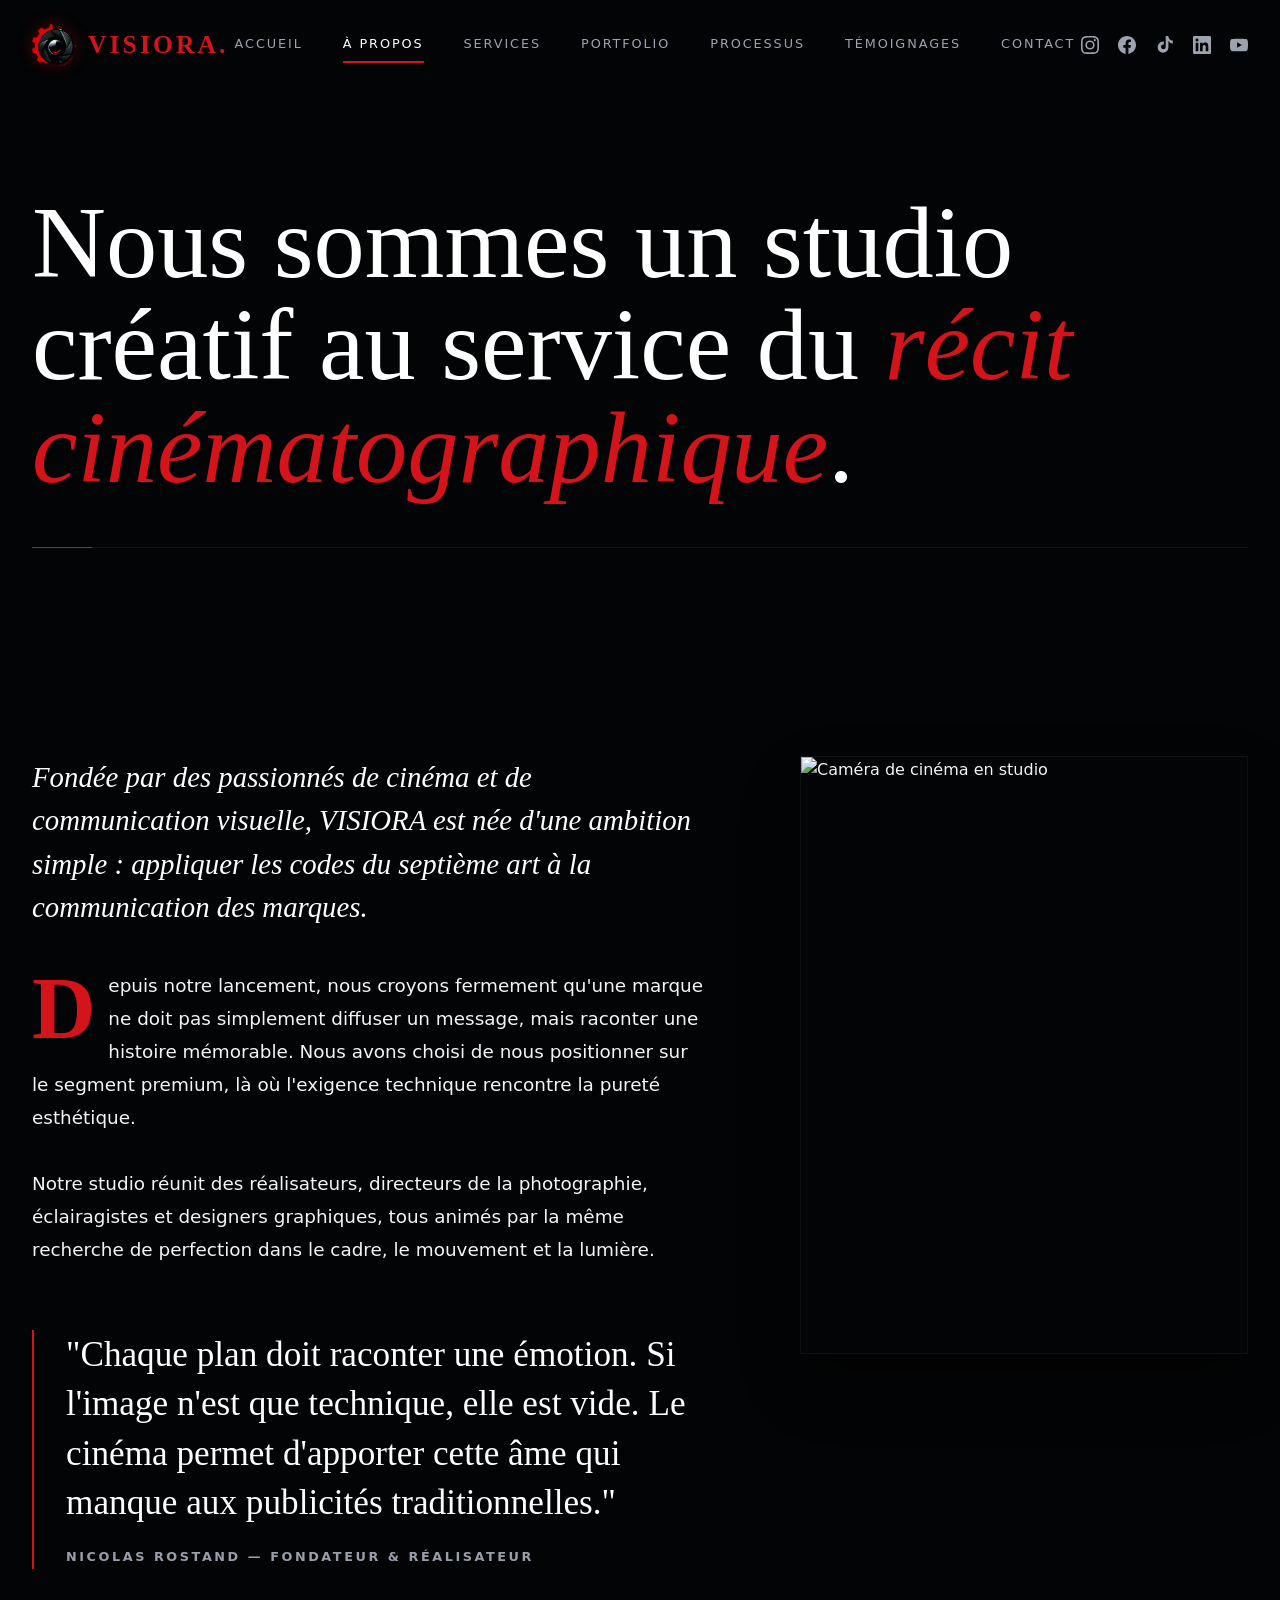
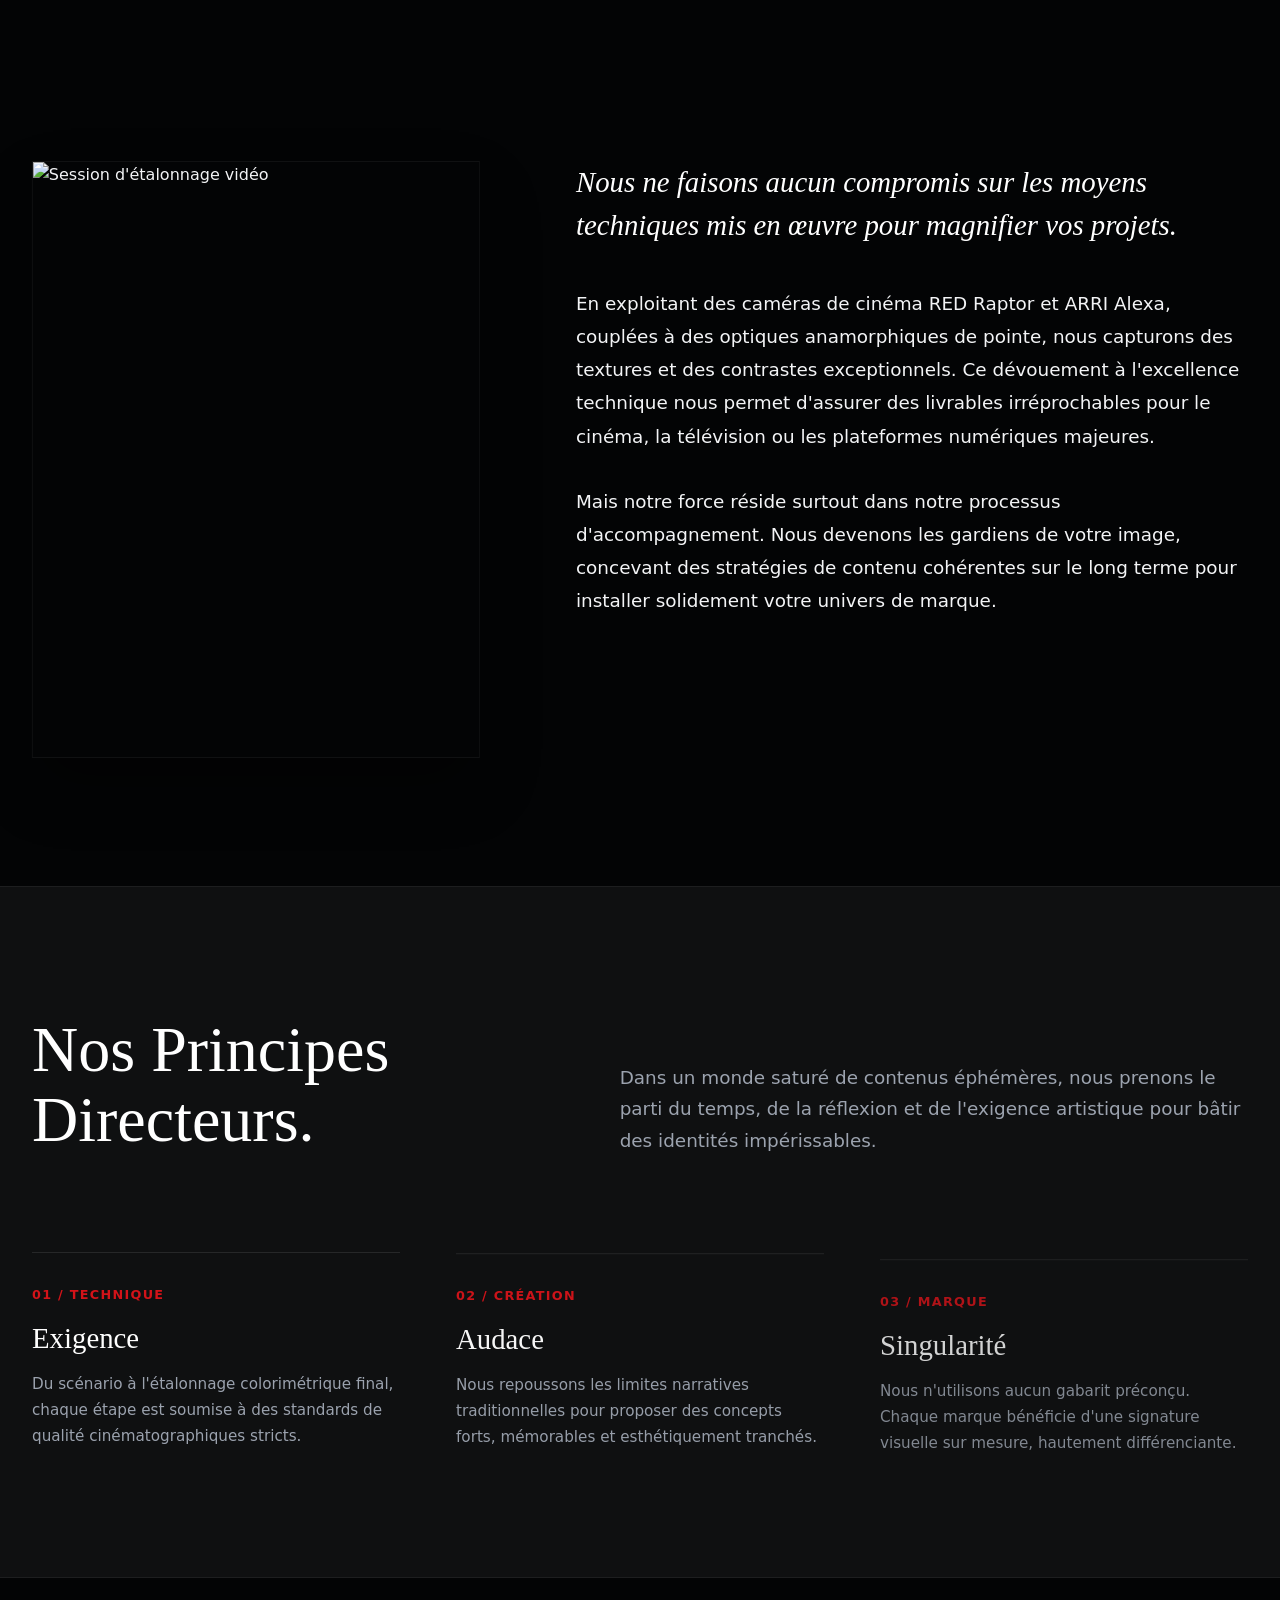
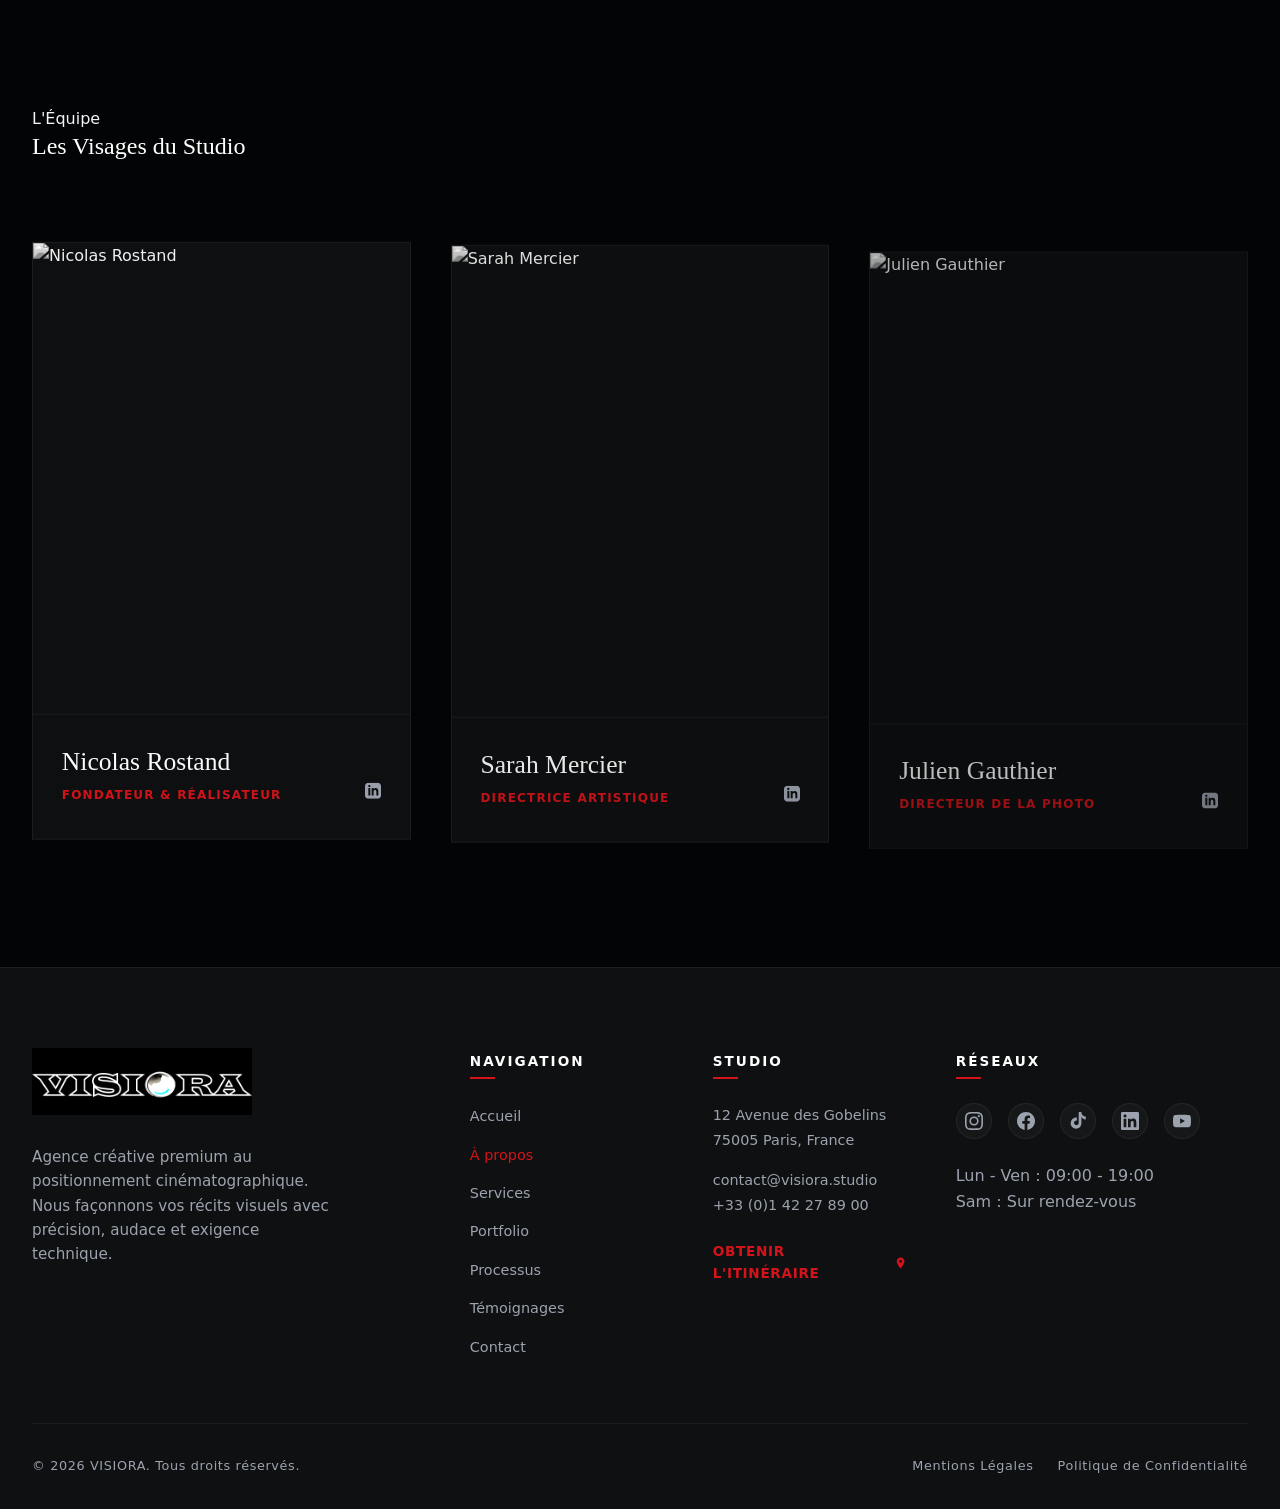
==== commit 416ac789: "perf: GSAP et ScrollTrigger locaux, Google Fonts non-bloquant, suppression @import, 30fps canvas" ====
--- a/about.html
+++ b/about.html
@@ -14,8 +14,8 @@
   <link rel="stylesheet" href="assets/css/about.css">
   
   <!-- GSAP Core and ScrollTrigger via CDN -->
-  <script src="https://cdnjs.cloudflare.com/ajax/libs/gsap/3.12.2/gsap.min.js" defer></script>
-  <script src="https://cdnjs.cloudflare.com/ajax/libs/gsap/3.12.2/ScrollTrigger.min.js" defer></script>
+  <script src="assets/js/gsap.min.js" defer></script>
+  <script src="assets/js/ScrollTrigger.min.js" defer></script>
   
   <!-- Global Main Script -->
   <script src="assets/js/main.js" defer></script>
--- a/assets/css/style.css
+++ b/assets/css/style.css
@@ -1,9 +1,9 @@
 /* ==========================================================================
    VISIORA - GLOBAL CSS STYLESHEET & DESIGN SYSTEM
+   Fonts chargées via <link> dans le HTML (pas @import = pas de blocage rendu)
    ========================================================================== */
 
-/* 1. IMPORTS & FONTS */
-@import url('https://fonts.googleapis.com/css2?family=Cormorant+Garamond:ital,wght@0,300;0,400;0,500;0,600;0,700;1,400&family=Inter:wght@300;400;500;600;700&display=swap');
+/* 1. FONTS (déclarées dans le HTML via <link rel=preload> + <link rel=stylesheet>) */
 
 /* 2. DESIGN SYSTEM VARIABLES */
 :root {
@@ -391,27 +391,22 @@
   background-color: var(--color-white);
 }
 
-/* Mobile Overlay Menu */
+/* Mobile Overlay Menu — affichage contrôlé exclusivement par GSAP (main.js) */
 .mobile-nav-overlay {
   position: fixed;
   top: 0;
   left: 0;
   width: 100%;
   height: 100vh;
-  background-color: var(--bg-primary);
+  background-color: rgba(3, 4, 5, 0.97);
+  backdrop-filter: blur(8px);
+  -webkit-backdrop-filter: blur(8px);
   z-index: 1001;
-  display: flex;
+  display: none; /* GSAP toggle via gsap.set(display:'flex'/'none') */
   flex-direction: column;
   justify-content: center;
   align-items: center;
-  opacity: 0;
-  visibility: hidden;
-  transition: opacity 0.5s ease, visibility 0.5s ease;
-}
-
-.mobile-nav-overlay.open {
-  opacity: 1;
-  visibility: visible;
+  /* PAS de opacity/visibility ici — GSAP gère tout */
 }
 
 .mobile-menu-links {
@@ -514,19 +509,30 @@
   margin-top: 0.5rem;
 }
 
-.footer-brand .logo {
-  margin-bottom: 1.2rem;
-  gap: 0.85rem;
-}
-
-/* Logo légèrement plus grand dans le footer */
-.footer-brand .logo .logo-img {
-  width: 52px;
-  height: 52px;
-}
-
-.footer-brand .logo .logo-text {
-  font-size: 1.5rem;
+/* Lien logo footer (remplace l'ancien .logo) */
+.footer-logo-link {
+  display: inline-block;
+  margin-bottom: 1.4rem;
+  transition: opacity 0.3s ease, filter 0.3s ease;
+}
+
+.footer-logo-link:hover {
+  opacity: 0.85;
+  filter: drop-shadow(0 0 12px rgba(212, 20, 26, 0.4));
+}
+
+/* Image logo texte VISIORA complet */
+.footer-logo-full {
+  width: 220px;
+  height: auto;
+  display: block;
+  /* Inverser les couleurs : fond blanc → transparent sur fond noir du footer */
+  filter: invert(1) brightness(1.1);
+  transition: filter 0.3s ease;
+}
+
+.footer-logo-link:hover .footer-logo-full {
+  filter: invert(1) brightness(1.2) sepia(0.3) hue-rotate(320deg) saturate(3);
 }
 
 .footer-brand p {
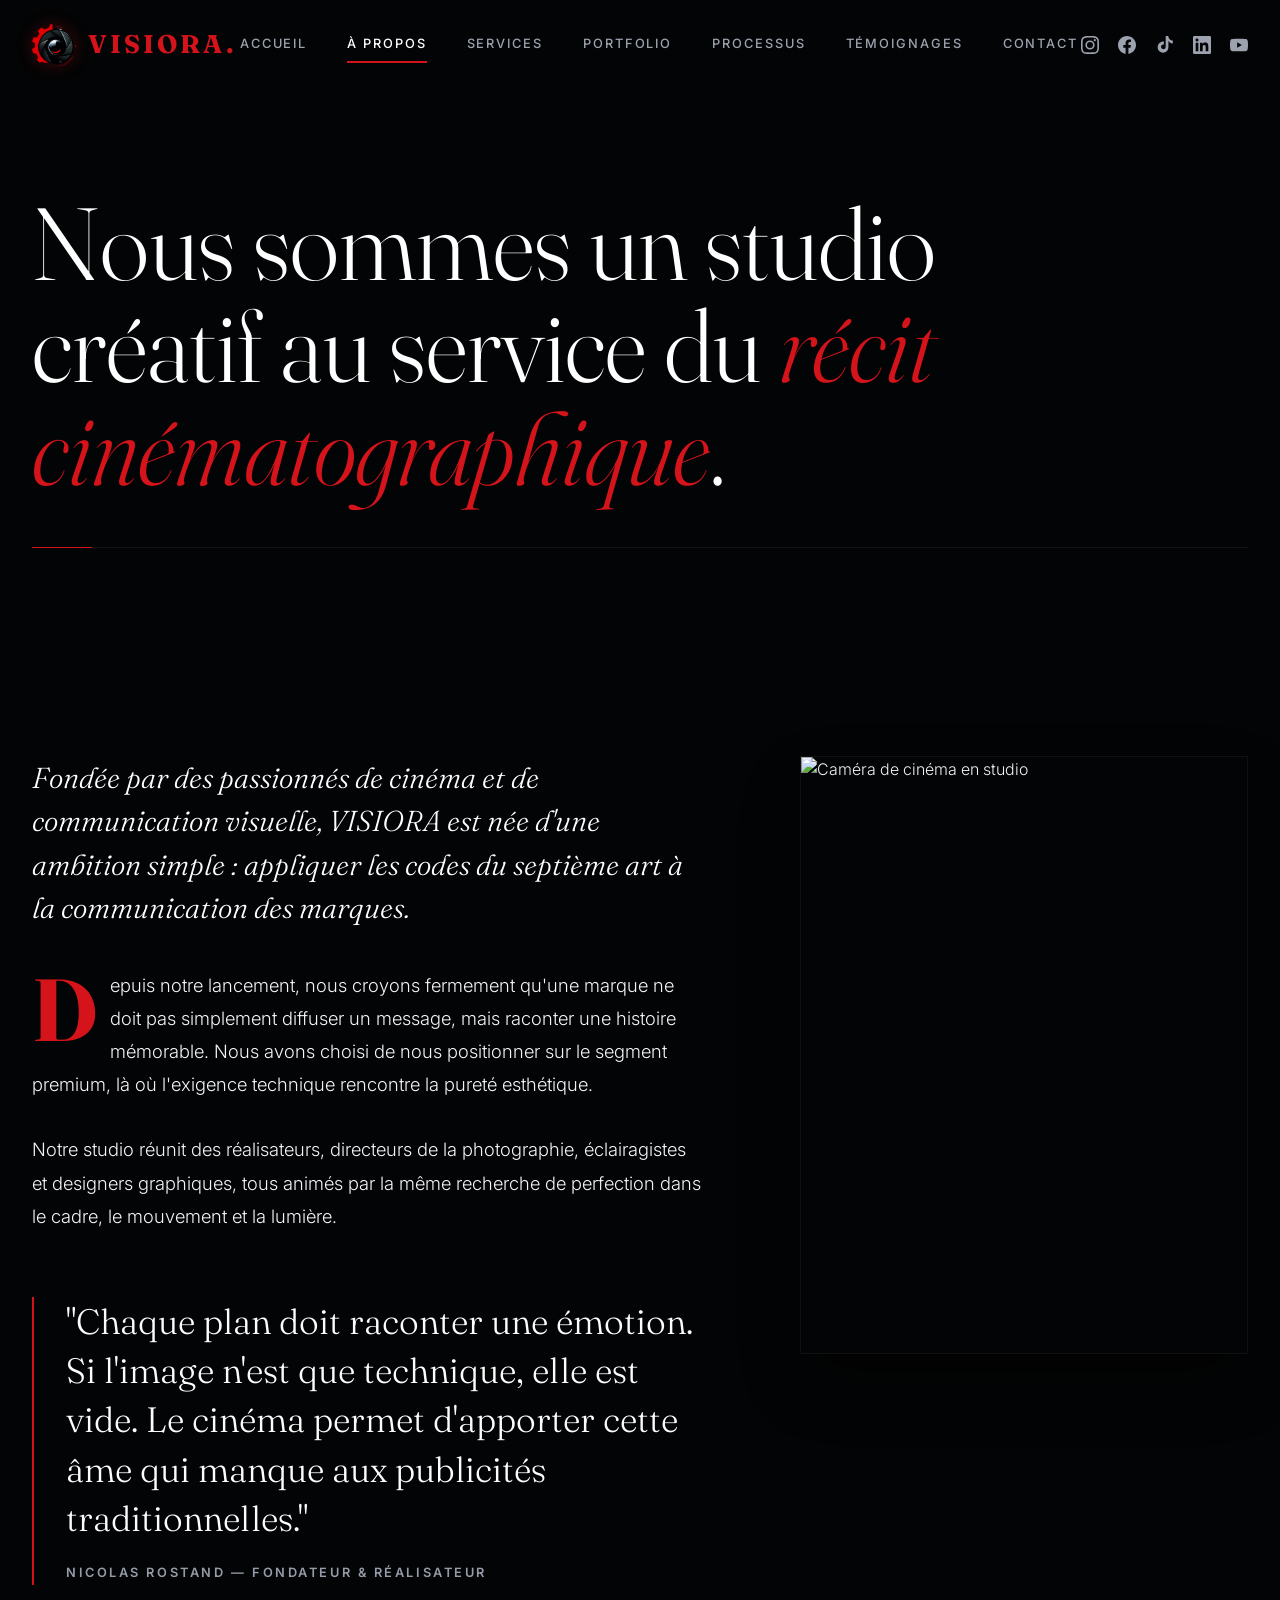
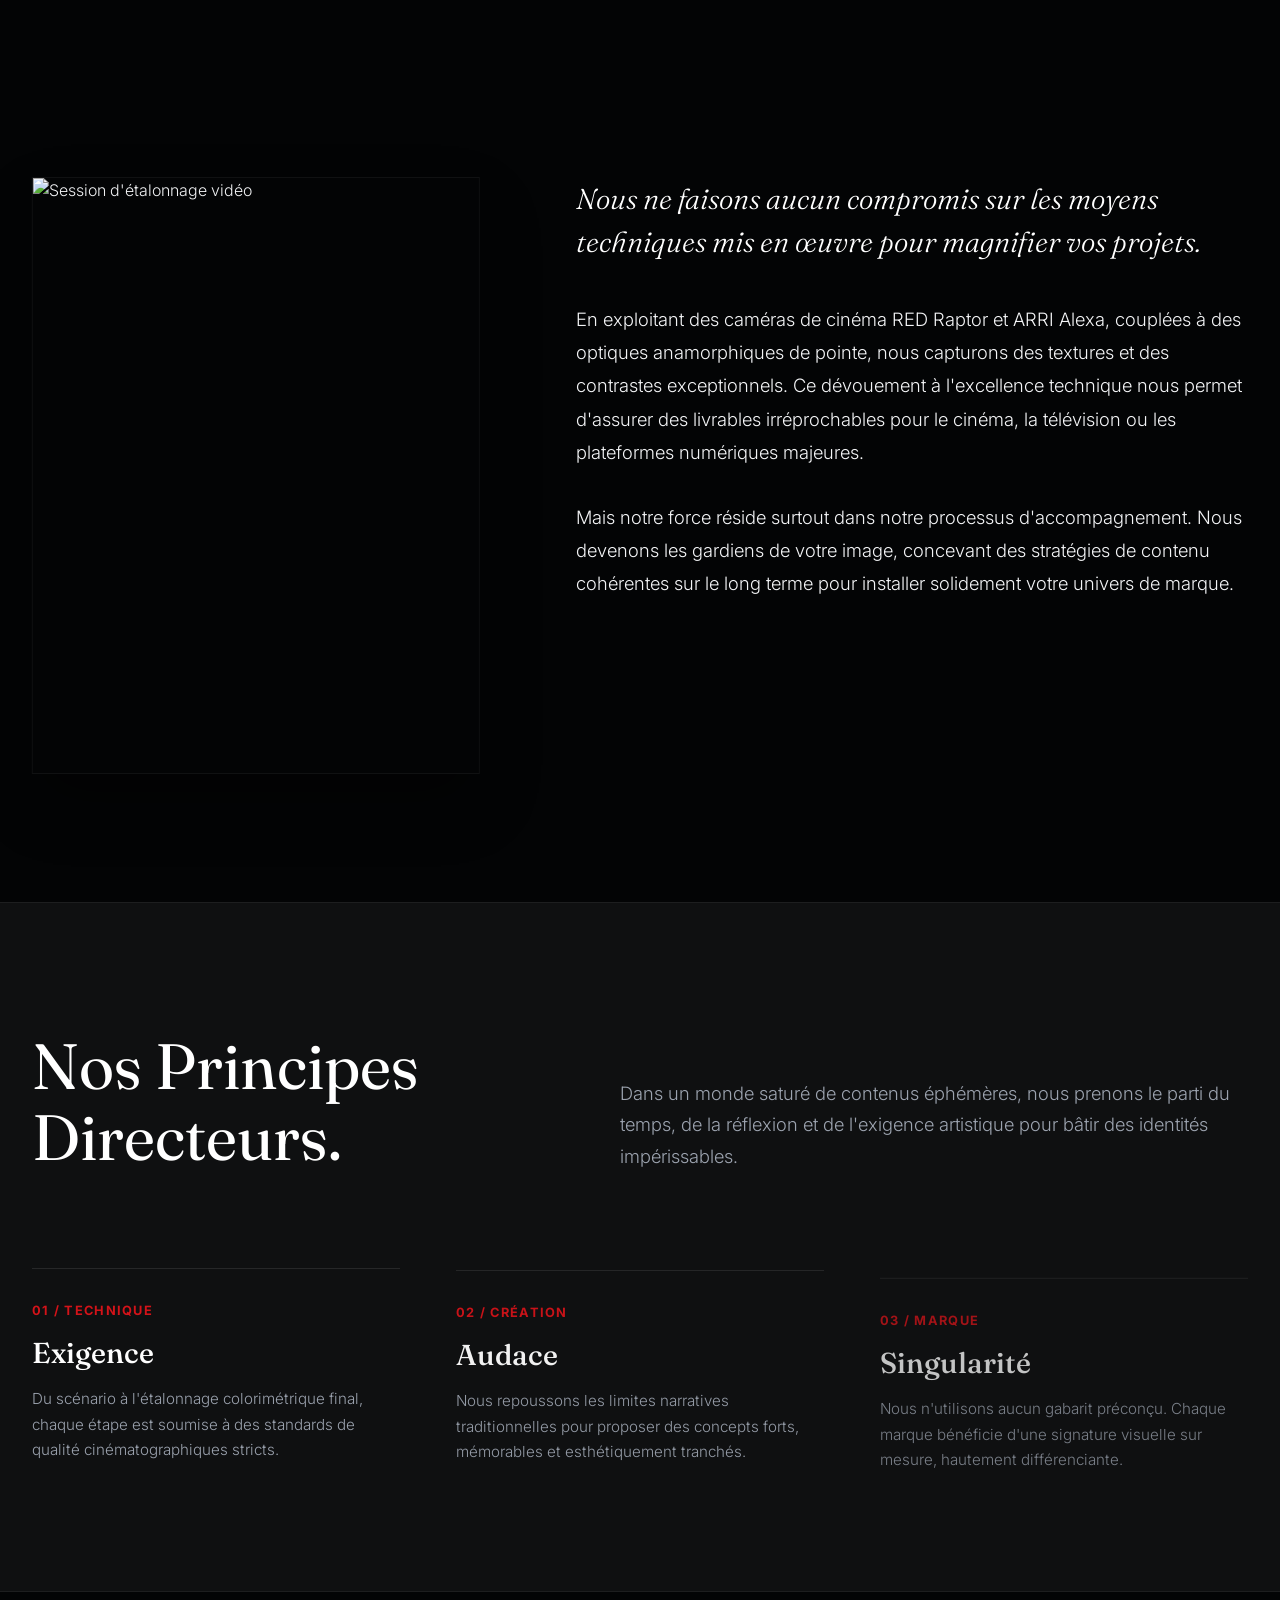
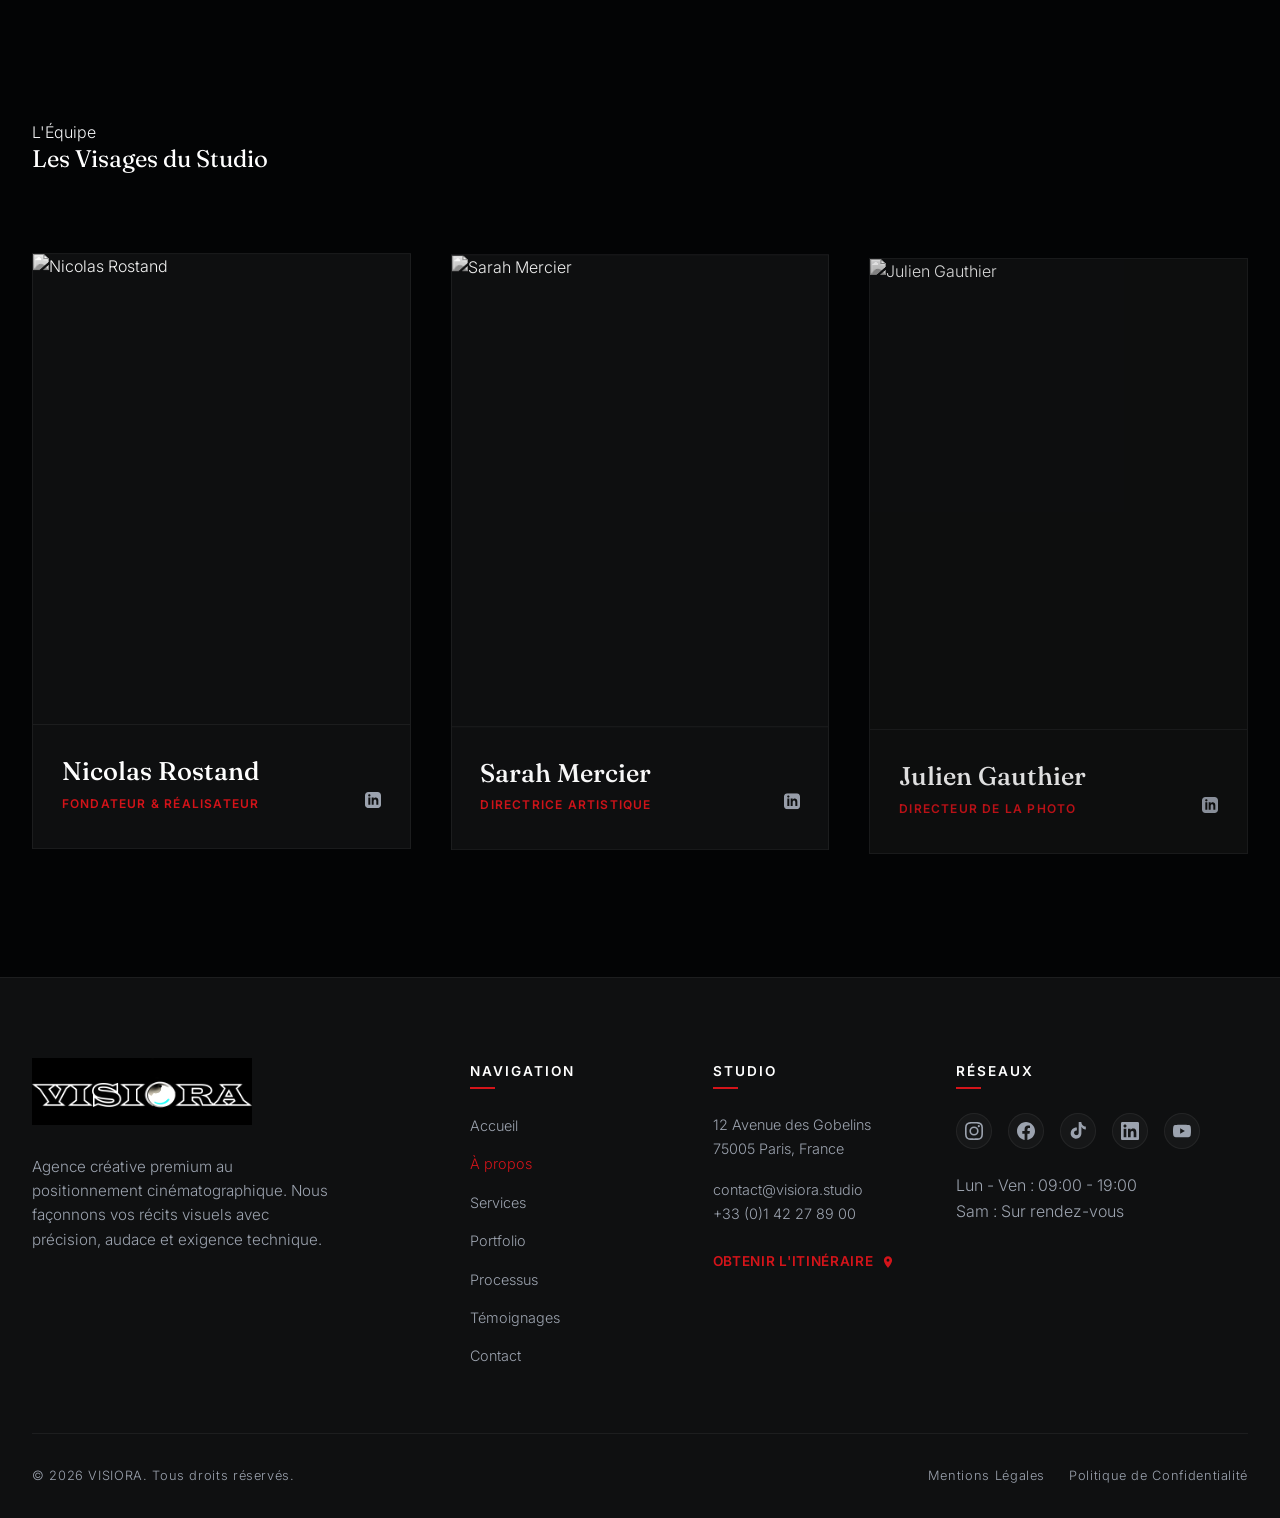
==== commit 623454d2: "style: integration du nouveau systeme typographique (Fraunces & Inter) sur toutes les pages" ====
--- a/about.html
+++ b/about.html
@@ -10,6 +10,10 @@
   <link rel="icon" type="image/png" href="assets/images/logo.png">
 
   <!-- Core CSS -->
+    <!-- Preconnect & Google Fonts (Fraunces & Inter) -->
+  <link rel="preconnect" href="https://fonts.googleapis.com">
+  <link rel="preconnect" href="https://fonts.gstatic.com" crossorigin>
+  <link rel="stylesheet" href="https://fonts.googleapis.com/css2?family=Fraunces:ital,opsz,wght@0,9..144,300..700;1,9..144,300..700&family=Inter:wght@300..700&display=swap">
   <link rel="stylesheet" href="assets/css/style.css">
   <link rel="stylesheet" href="assets/css/about.css">
   
--- a/assets/css/style.css
+++ b/assets/css/style.css
@@ -21,8 +21,10 @@
   --color-border-hover: rgba(212, 20, 26, 0.3);
 
   /* Typography */
-  --font-serif: 'Cormorant Garamond', Georgia, serif;
-  --font-sans: 'Inter', system-ui, -apple-system, sans-serif;
+  --font-display: 'Fraunces', serif;
+  --font-body: 'Inter', system-ui, -apple-system, sans-serif;
+  --font-serif: var(--font-display);
+  --font-sans: var(--font-body);
 
   /* Layout */
   --max-width: 1440px;
@@ -50,7 +52,8 @@
 body {
   background-color: var(--bg-primary);
   color: var(--color-text-primary);
-  font-family: var(--font-sans);
+  font-family: var(--font-body);
+  font-weight: 300;
   font-size: 16px;
   line-height: 1.6;
   overflow-x: hidden;
@@ -78,10 +81,11 @@
 }
 
 h1, h2, h3, h4, h5, h6 {
-  font-family: var(--font-serif);
-  font-weight: 500;
-  color: var(--color-white);
-  line-height: 1.2;
+  font-family: var(--font-display);
+  font-weight: 400;
+  color: var(--color-white);
+  line-height: 1.12;
+  font-optical-sizing: auto;
 }
 
 a {
@@ -398,50 +402,62 @@
   left: 0;
   width: 100%;
   height: 100vh;
-  background-color: rgba(3, 4, 5, 0.97);
-  backdrop-filter: blur(8px);
-  -webkit-backdrop-filter: blur(8px);
+  height: 100dvh; /* Dynamic viewport height for mobile browsers */
+  background-color: rgba(3, 4, 5, 0.98);
+  backdrop-filter: blur(12px);
+  -webkit-backdrop-filter: blur(12px);
   z-index: 1001;
-  display: none; /* GSAP toggle via gsap.set(display:'flex'/'none') */
+  display: none; /* Toggle via GSAP */
   flex-direction: column;
-  justify-content: center;
-  align-items: center;
-  /* PAS de opacity/visibility ici — GSAP gère tout */
+  justify-content: space-between;
+  align-items: center;
+  padding: 5rem 1.5rem 3rem 1.5rem;
+  overflow-y: auto;
 }
 
 .mobile-menu-links {
   display: flex;
   flex-direction: column;
   align-items: center;
-  gap: 2rem;
-  margin-bottom: 3rem;
+  gap: clamp(1rem, 2.5vh, 1.8rem);
+  margin: auto 0;
 }
 
 .mobile-nav-link {
   font-family: var(--font-serif);
-  font-size: 2.2rem;
-  font-weight: 500;
-  color: var(--color-text-muted);
+  font-size: clamp(1.8rem, 4.2vh, 2.4rem);
+  font-weight: 400;
+  letter-spacing: 0.04em;
+  color: rgba(255, 255, 255, 0.75);
+  text-decoration: none;
   transition: var(--transition-fast);
+  position: relative;
+  padding: 0.2rem 0;
 }
 
 .mobile-nav-link:hover,
 .mobile-nav-link.active {
   color: var(--color-white);
-  transform: scale(1.05);
-}
-
-.mobile-nav-link span {
-  font-family: var(--font-sans);
-  font-size: 1rem;
-  color: var(--color-accent);
-  margin-right: 0.8rem;
-  vertical-align: middle;
+  font-weight: 600;
+  transform: translateY(-2px);
+}
+
+.mobile-nav-link.active::after {
+  content: '';
+  position: absolute;
+  bottom: -4px;
+  left: 50%;
+  transform: translateX(-50%);
+  width: 6px;
+  height: 6px;
+  border-radius: 50%;
+  background-color: var(--color-accent);
 }
 
 .mobile-socials {
   display: flex;
   gap: 1.5rem;
+  margin-top: 1rem;
 }
 
 .mobile-socials .social-icon svg {
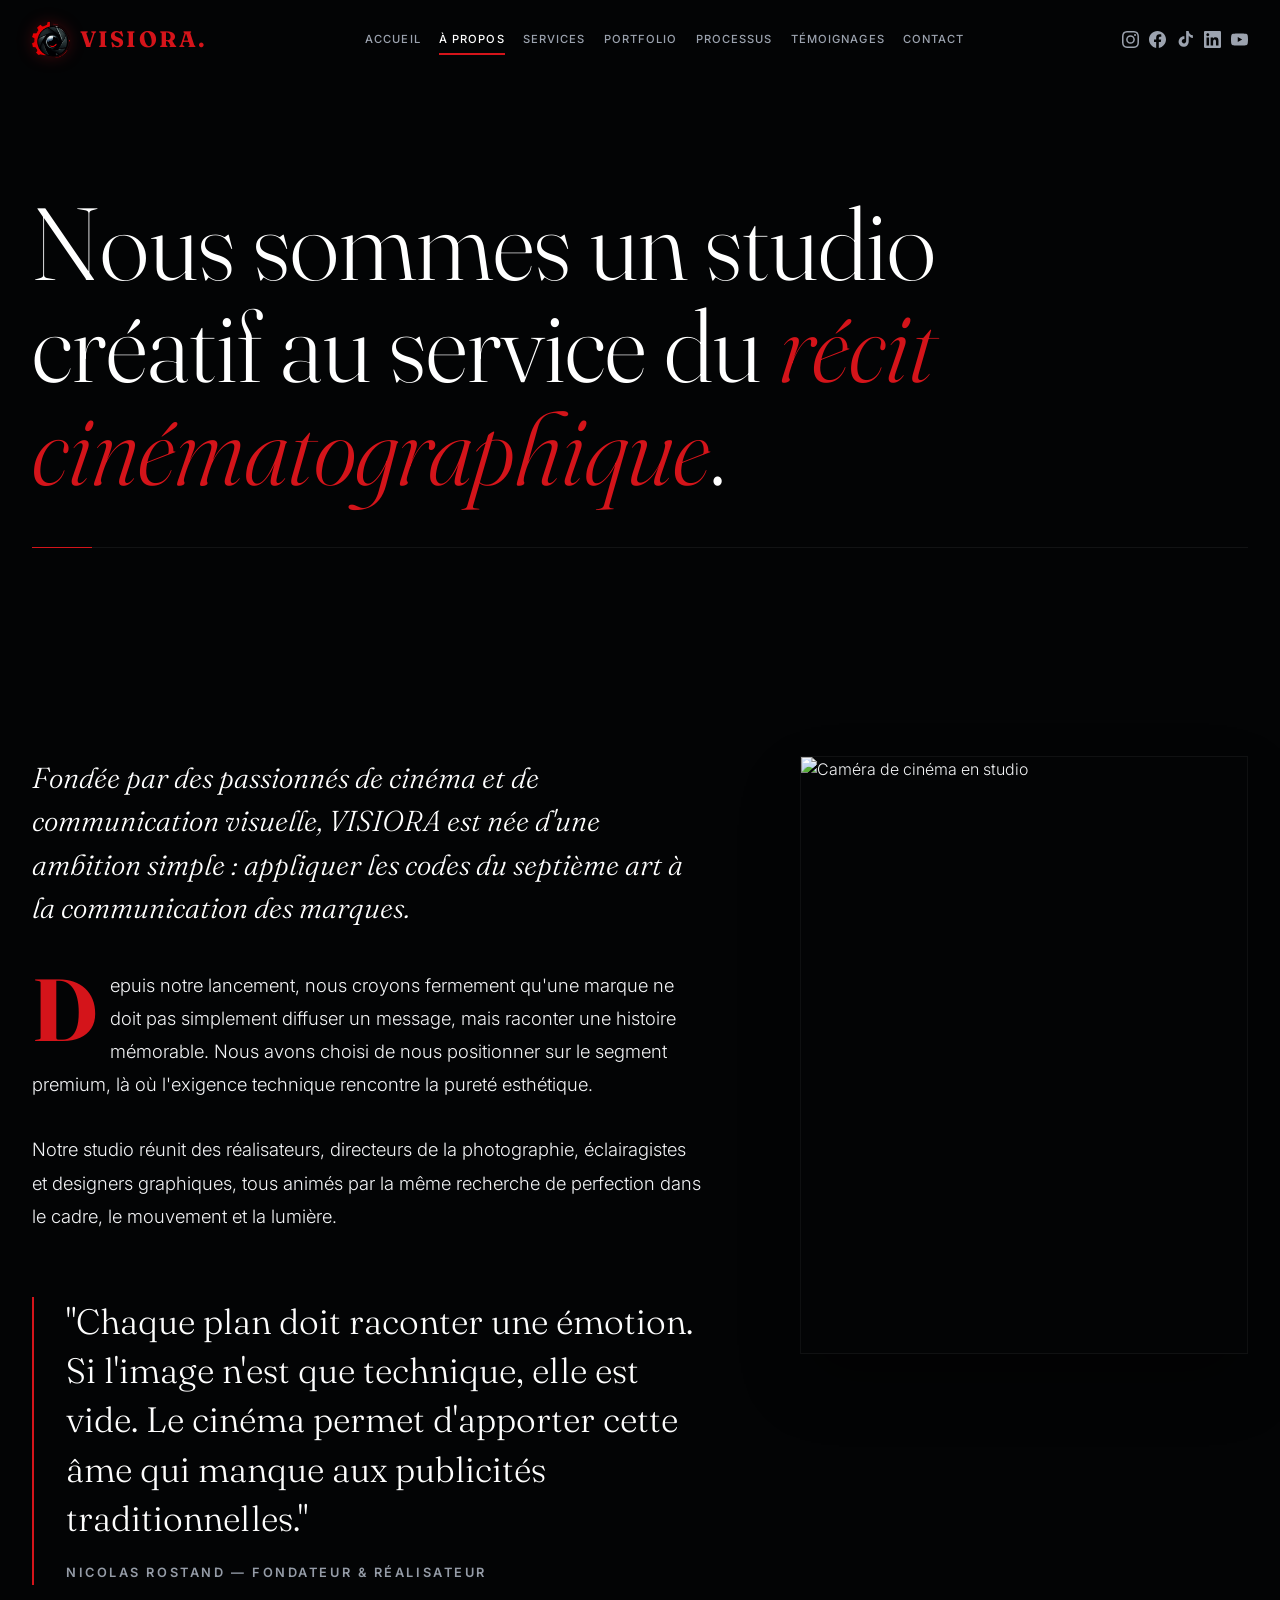
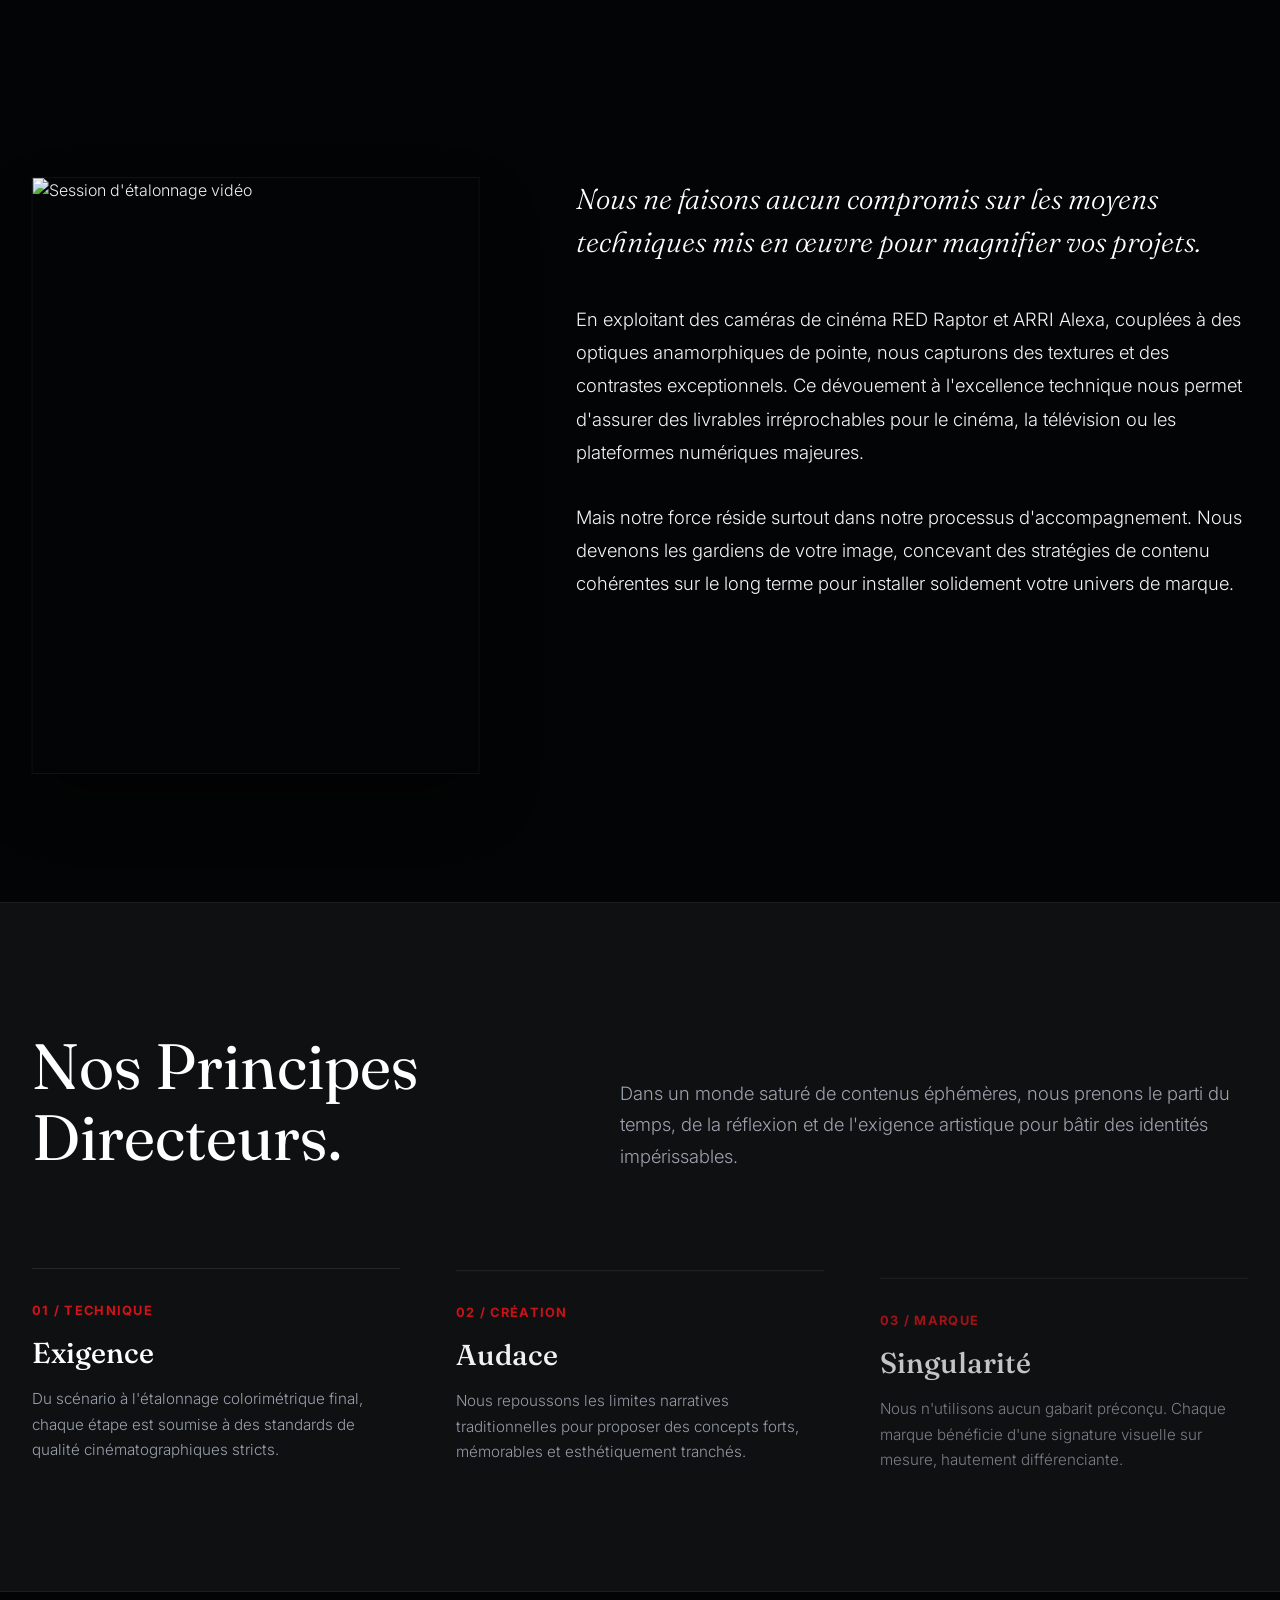
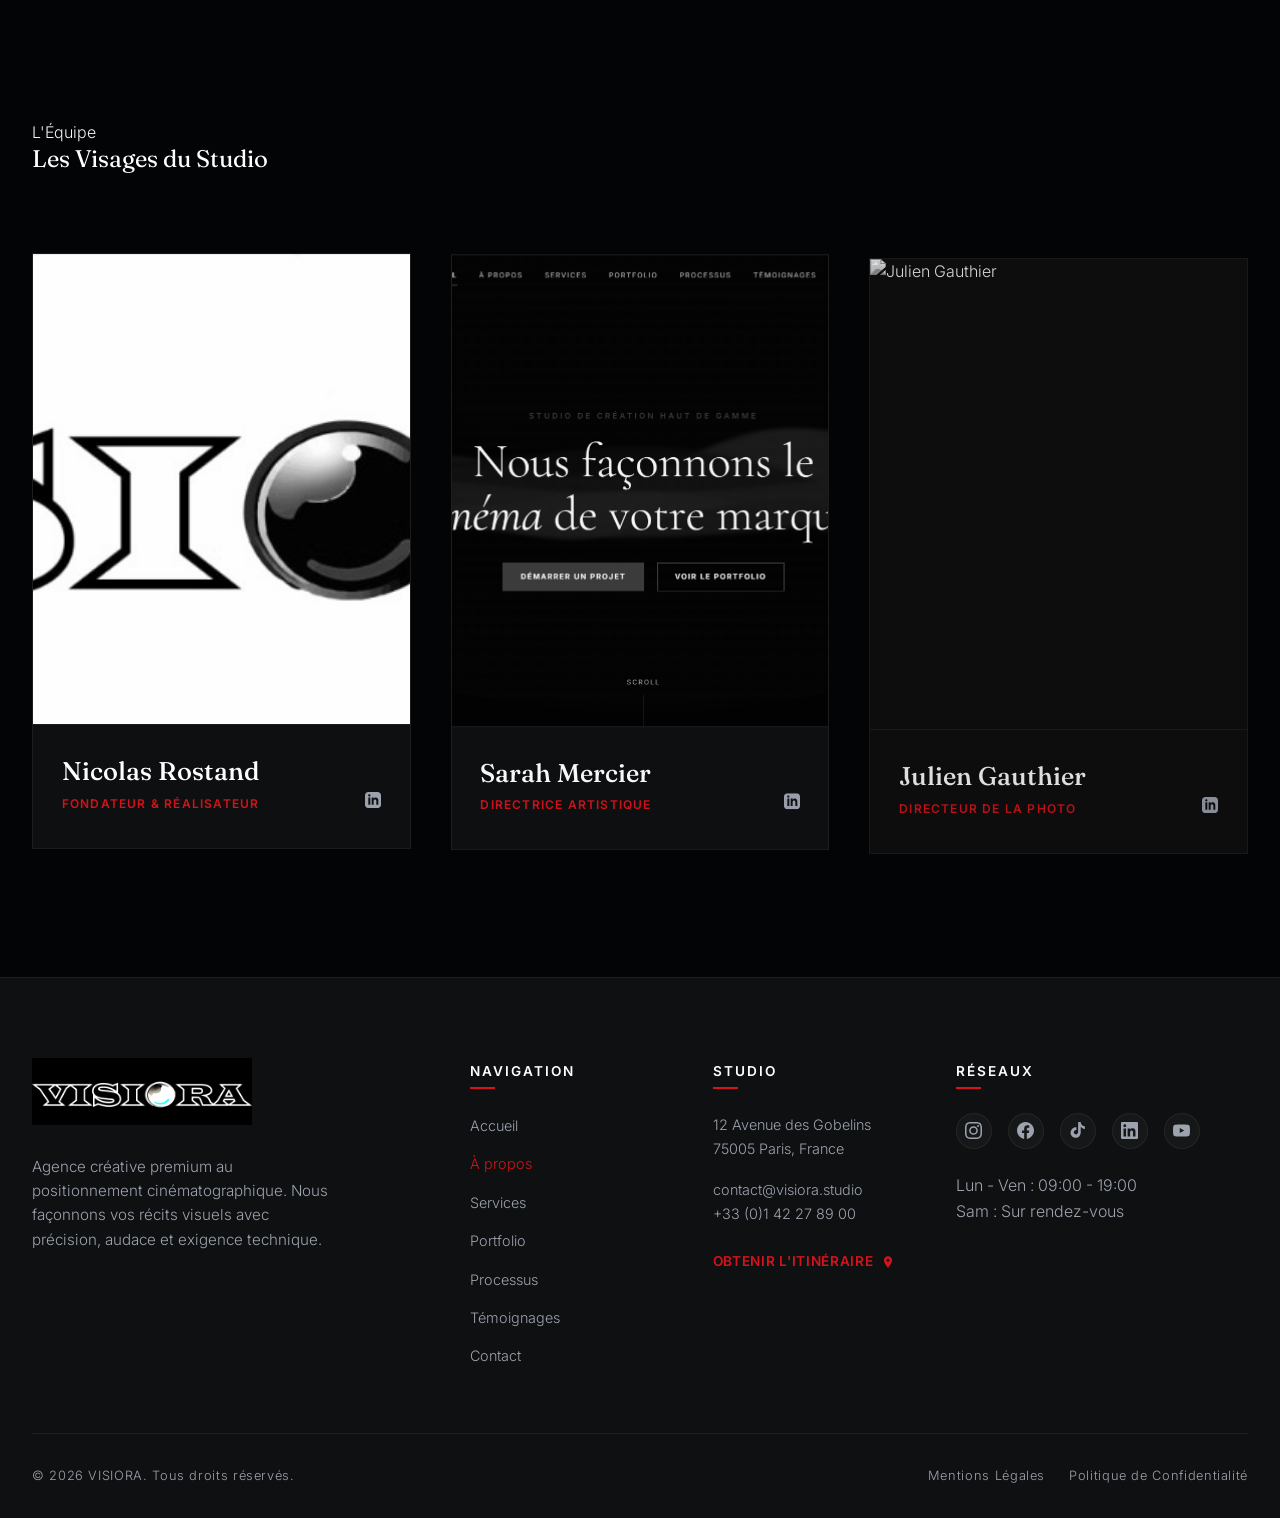
==== commit 0480615c: "feat: remplacement des photos stock par les vraies photos de Nicolas Rostand et Sarah Mercier" ====
--- a/about.html
+++ b/about.html
@@ -137,7 +137,7 @@
           <!-- Member 1 -->
           <div class="team-card">
             <div class="team-image-box">
-              <img src="https://images.pexels.com/photos/2379004/pexels-photo-2379004.jpeg?auto=compress&cs=tinysrgb&w=800" alt="Nicolas Rostand" loading="lazy">
+              <img src="assets/images/team-nicolas.jpg" alt="Nicolas Rostand" loading="lazy">
             </div>
             <div class="team-info">
               <div>
@@ -155,7 +155,7 @@
           <!-- Member 2 -->
           <div class="team-card">
             <div class="team-image-box">
-              <img src="https://images.pexels.com/photos/3756679/pexels-photo-3756679.jpeg?auto=compress&cs=tinysrgb&w=800" alt="Sarah Mercier" loading="lazy">
+              <img src="assets/images/team-sarah.png" alt="Sarah Mercier" loading="lazy">
             </div>
             <div class="team-info">
               <div>
--- a/assets/css/style.css
+++ b/assets/css/style.css
@@ -28,8 +28,8 @@
 
   /* Layout */
   --max-width: 1440px;
-  --header-height: 90px;
-  --header-height-scrolled: 75px;
+  --header-height: 80px;
+  --header-height-scrolled: 68px;
 
   /* Transitions */
   --transition-smooth: all 0.5s cubic-bezier(0.25, 0.8, 0.25, 1);
@@ -225,9 +225,10 @@
 .logo {
   display: flex;
   align-items: center;
-  gap: 0.75rem;
+  gap: 0.6rem;
   text-decoration: none;
   color: var(--color-white);
+  flex-shrink: 0;
   transition: var(--transition-fast);
 }
 
@@ -237,8 +238,8 @@
 
 /* Image logo : dimensions contrôlées + léger spin au hover */
 .logo-img {
-  width: 44px;
-  height: 44px;
+  width: 38px;
+  height: 38px;
   object-fit: contain;
   flex-shrink: 0;
   transition: transform 0.6s cubic-bezier(0.25, 0.8, 0.25, 1), filter 0.3s ease;
@@ -252,13 +253,14 @@
 
 /* Texte logo */
 .logo-text {
-  font-family: var(--font-serif);
+  font-family: var(--font-display);
   font-weight: 700;
-  font-size: 1.6rem;
-  letter-spacing: 0.12em;
+  font-size: 1.4rem;
+  letter-spacing: 0.1em;
   text-transform: uppercase;
   color: var(--color-white);
   line-height: 1;
+  white-space: nowrap;
 }
 
 .logo-text em {
@@ -290,18 +292,20 @@
 .nav-menu {
   display: flex;
   align-items: center;
-  gap: 2.5rem;
+  gap: clamp(0.7rem, 1.4vw, 1.8rem);
+  margin: 0 0.5rem;
 }
 
 .nav-link {
-  font-family: var(--font-sans);
+  font-family: var(--font-body);
   font-weight: 500;
-  font-size: 0.8rem;
-  letter-spacing: 0.15em;
+  font-size: clamp(0.7rem, 0.8vw, 0.78rem);
+  letter-spacing: 0.1em;
   text-transform: uppercase;
   color: var(--color-text-muted);
   position: relative;
-  padding: 0.5rem 0;
+  padding: 0.4rem 0;
+  white-space: nowrap;
 }
 
 .nav-link:hover,
@@ -330,7 +334,8 @@
 .header-socials {
   display: flex;
   align-items: center;
-  gap: 1.2rem;
+  gap: clamp(0.5rem, 0.8vw, 0.9rem);
+  flex-shrink: 0;
 }
 
 .social-icon {
@@ -347,8 +352,8 @@
 }
 
 .social-icon svg {
-  width: 18px;
-  height: 18px;
+  width: 17px;
+  height: 17px;
   fill: currentColor;
 }
 
@@ -424,7 +429,7 @@
 }
 
 .mobile-nav-link {
-  font-family: var(--font-serif);
+  font-family: var(--font-display);
   font-size: clamp(1.8rem, 4.2vh, 2.4rem);
   font-weight: 400;
   letter-spacing: 0.04em;
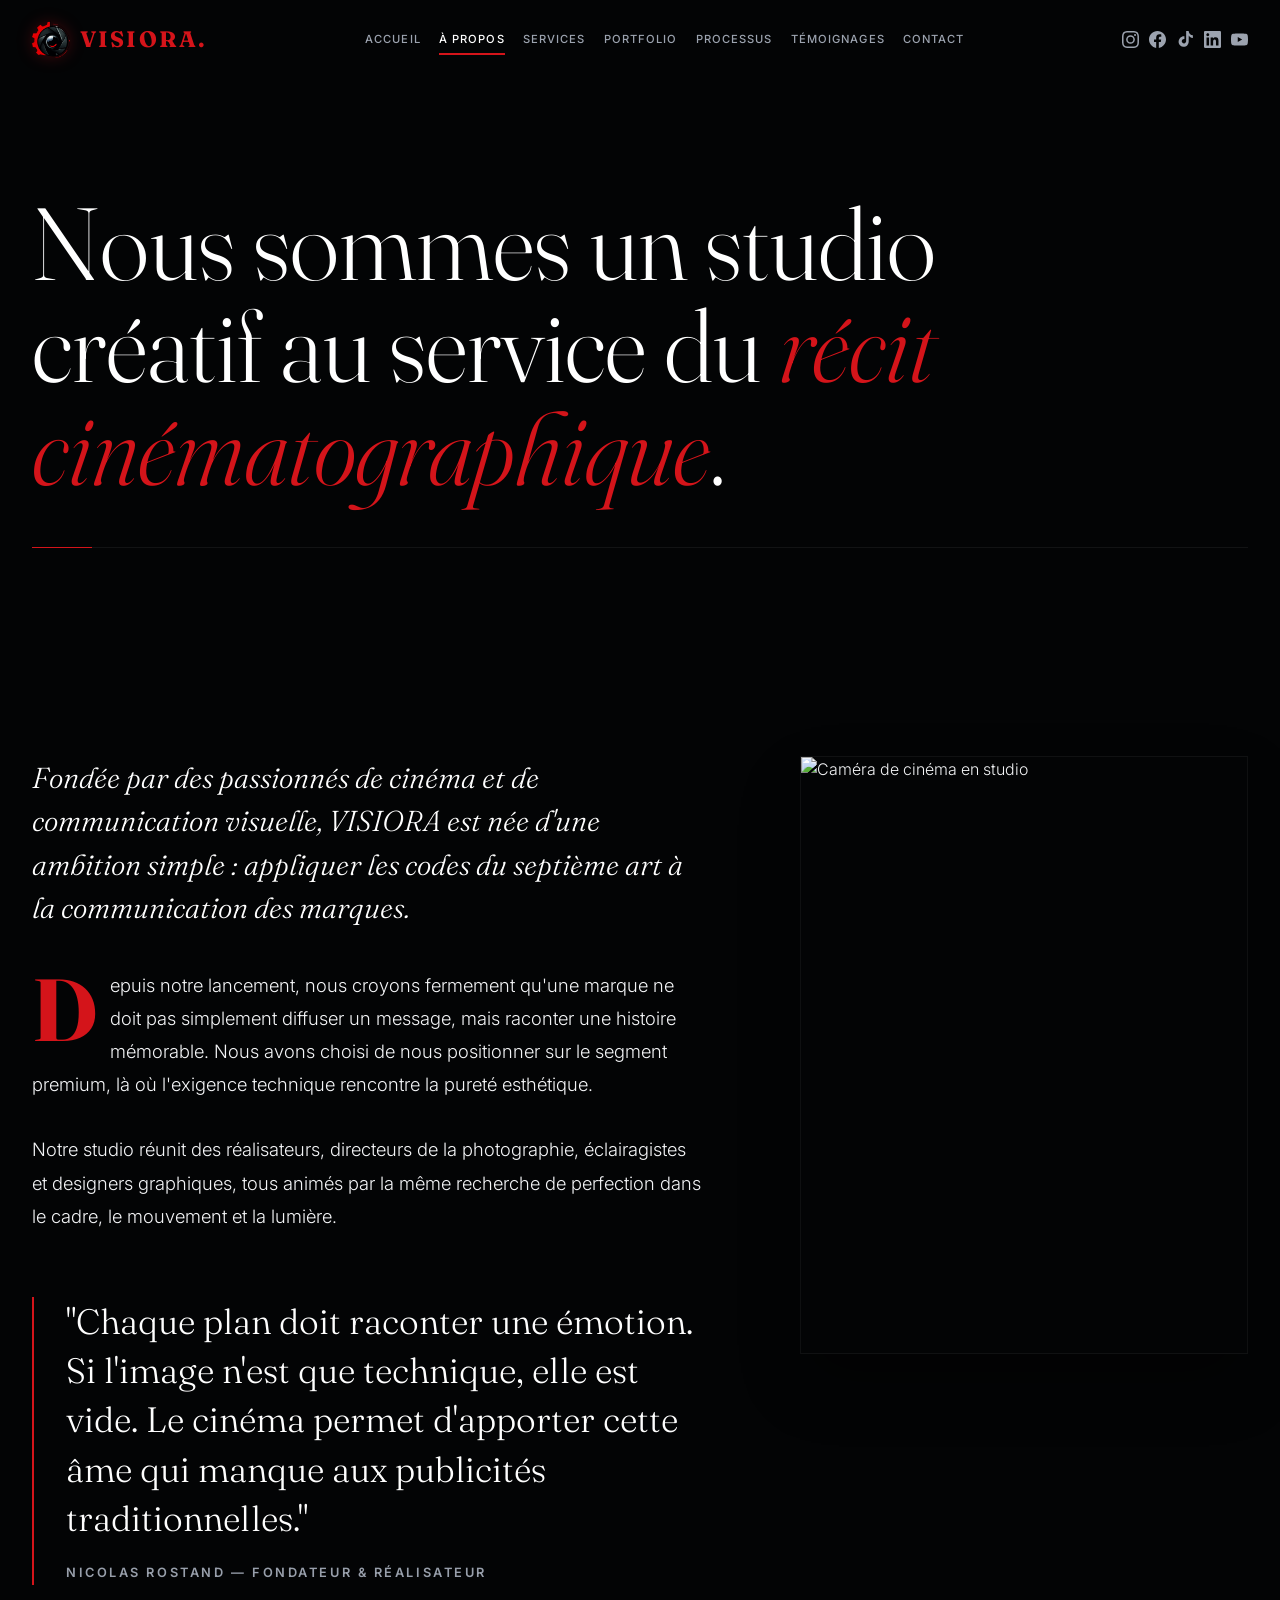
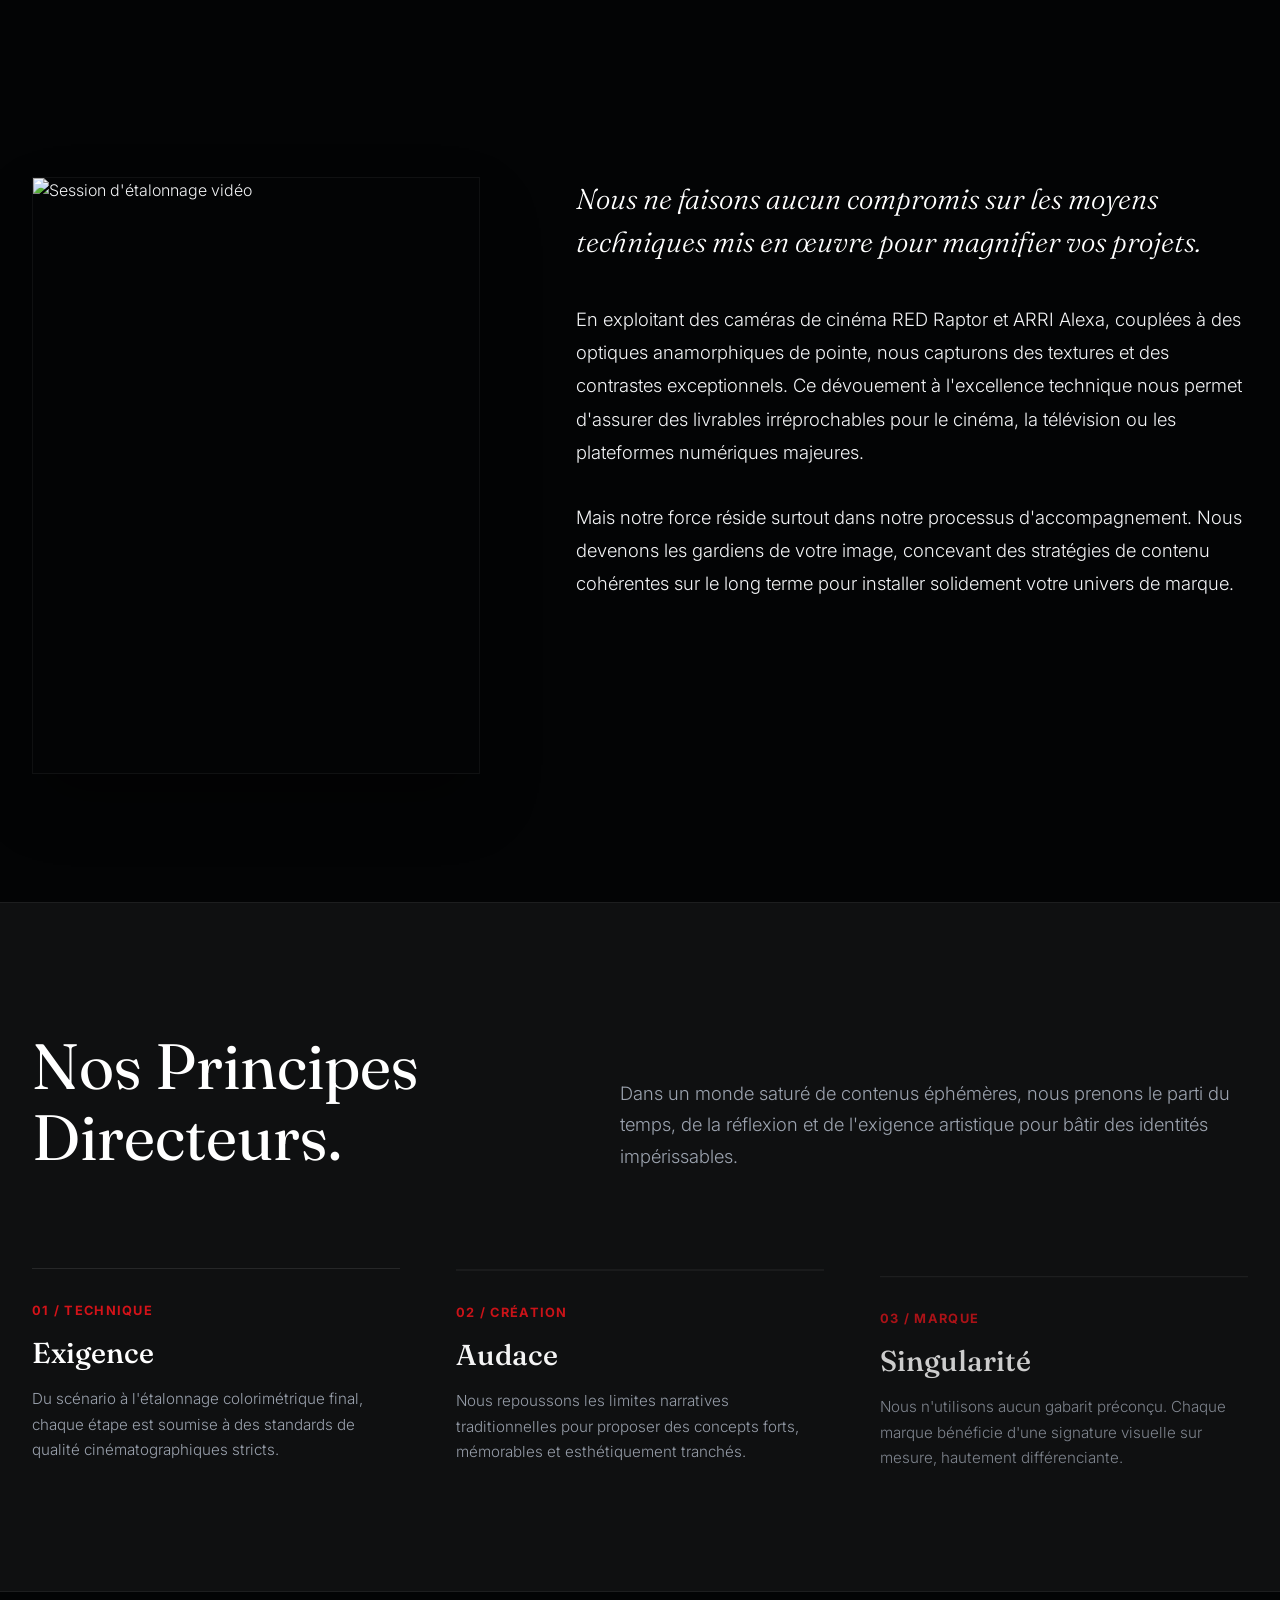
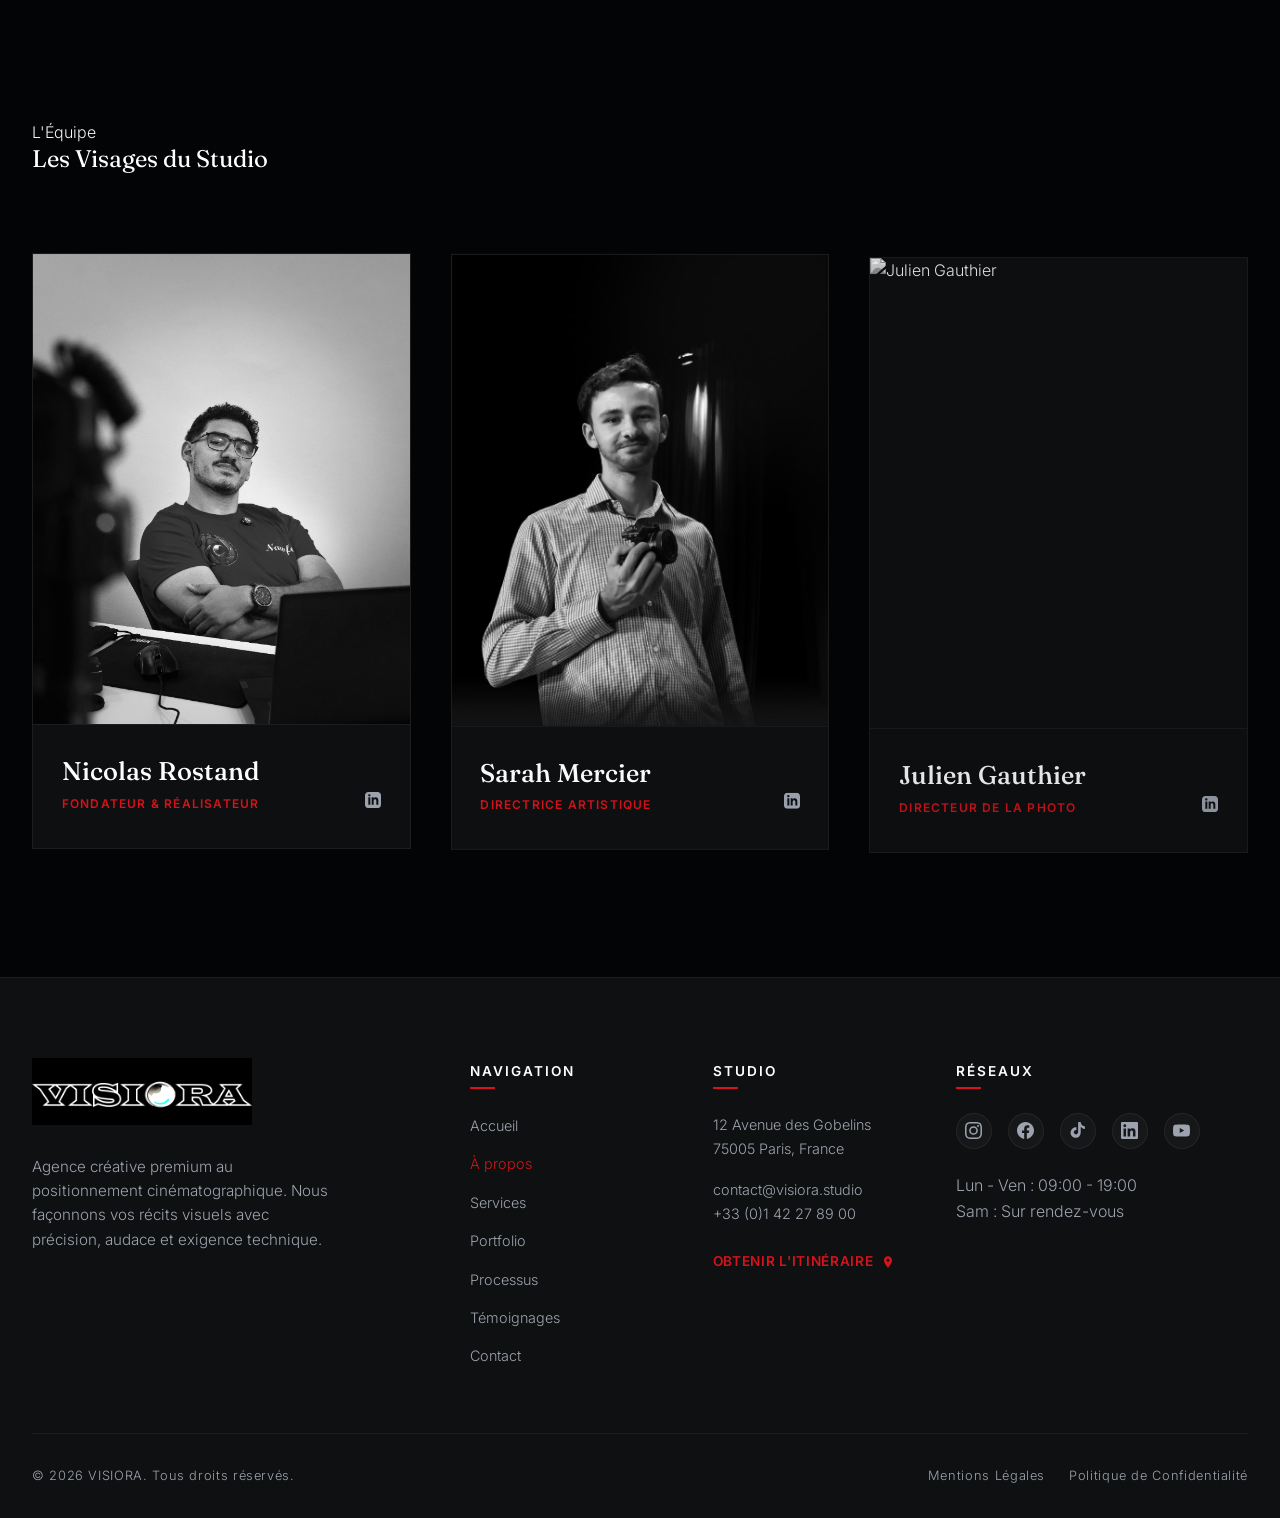
==== commit 4da98e62: "fix: remplacement avec les bonnes photos de Nicolas Rostand et Sarah Mercier" ====
--- a/about.html
+++ b/about.html
@@ -155,7 +155,7 @@
           <!-- Member 2 -->
           <div class="team-card">
             <div class="team-image-box">
-              <img src="assets/images/team-sarah.png" alt="Sarah Mercier" loading="lazy">
+              <img src="assets/images/team-sarah.jpg" alt="Sarah Mercier" loading="lazy">
             </div>
             <div class="team-info">
               <div>
